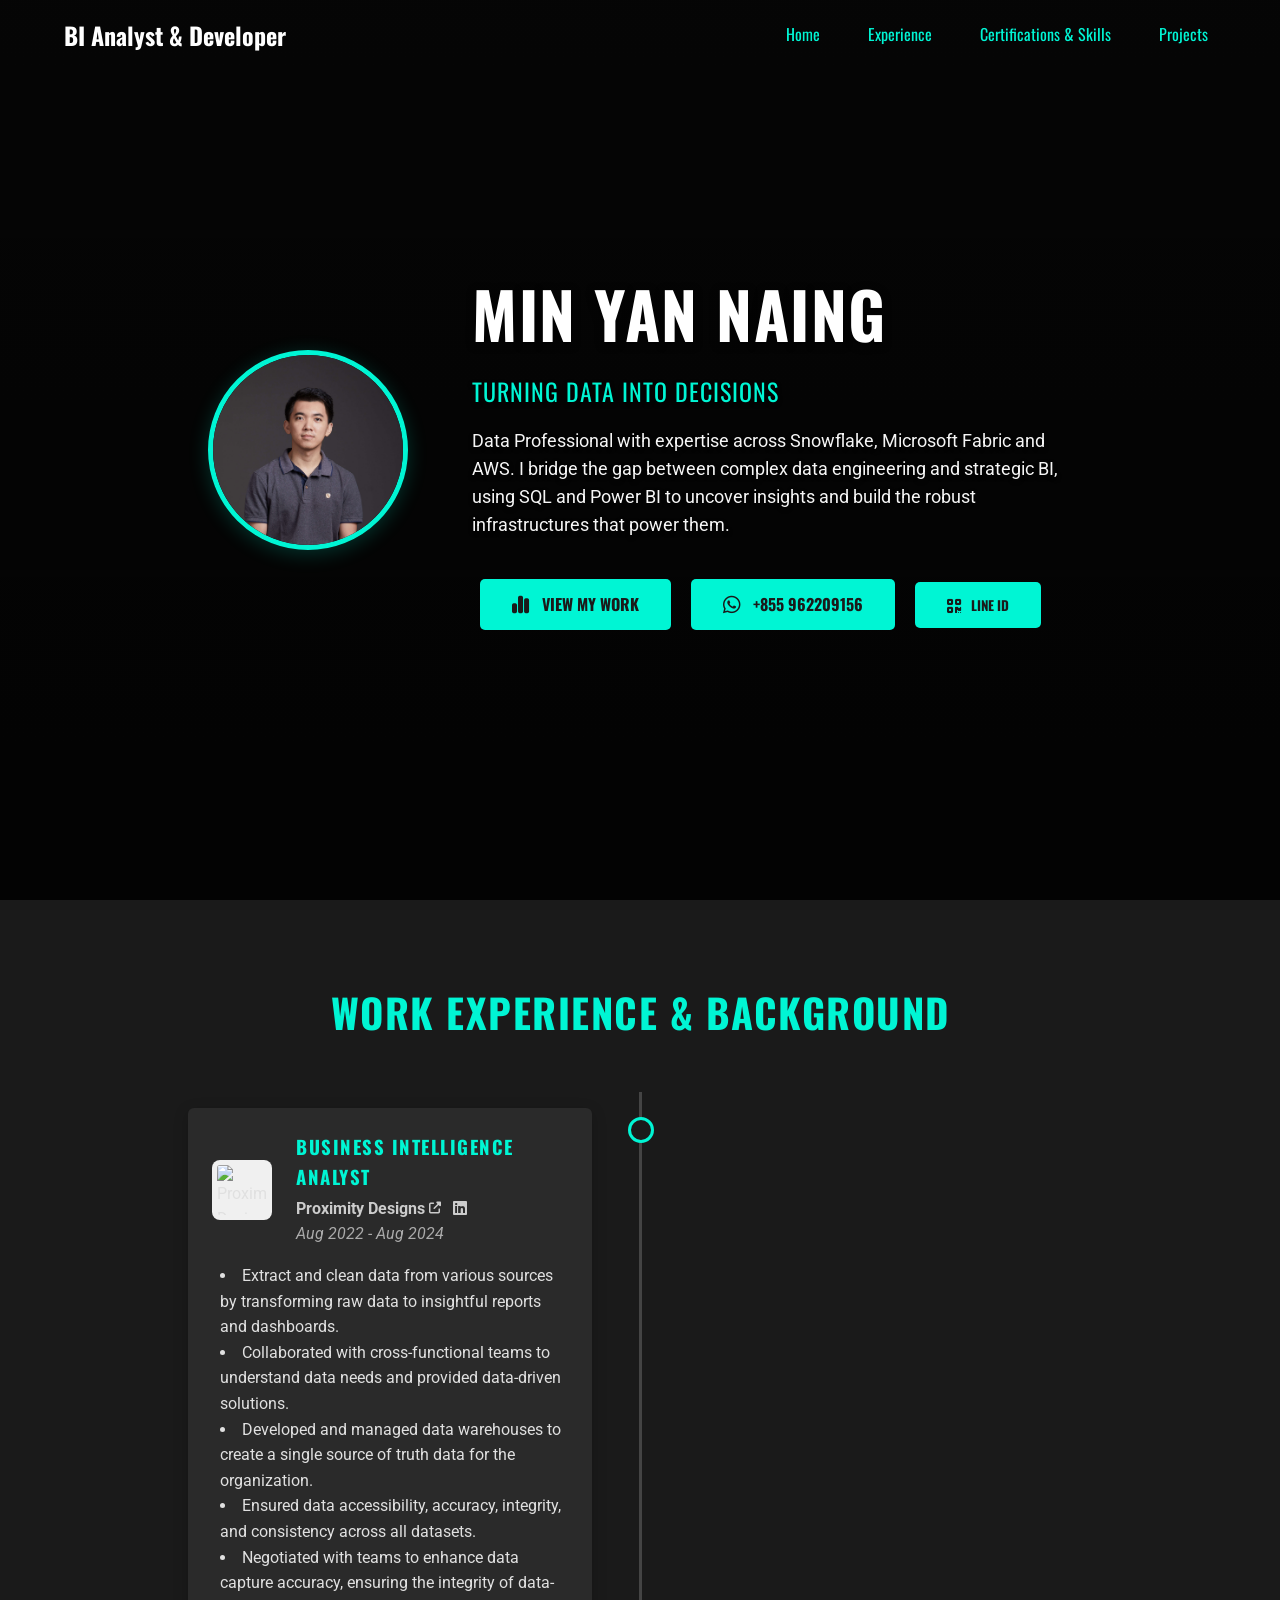
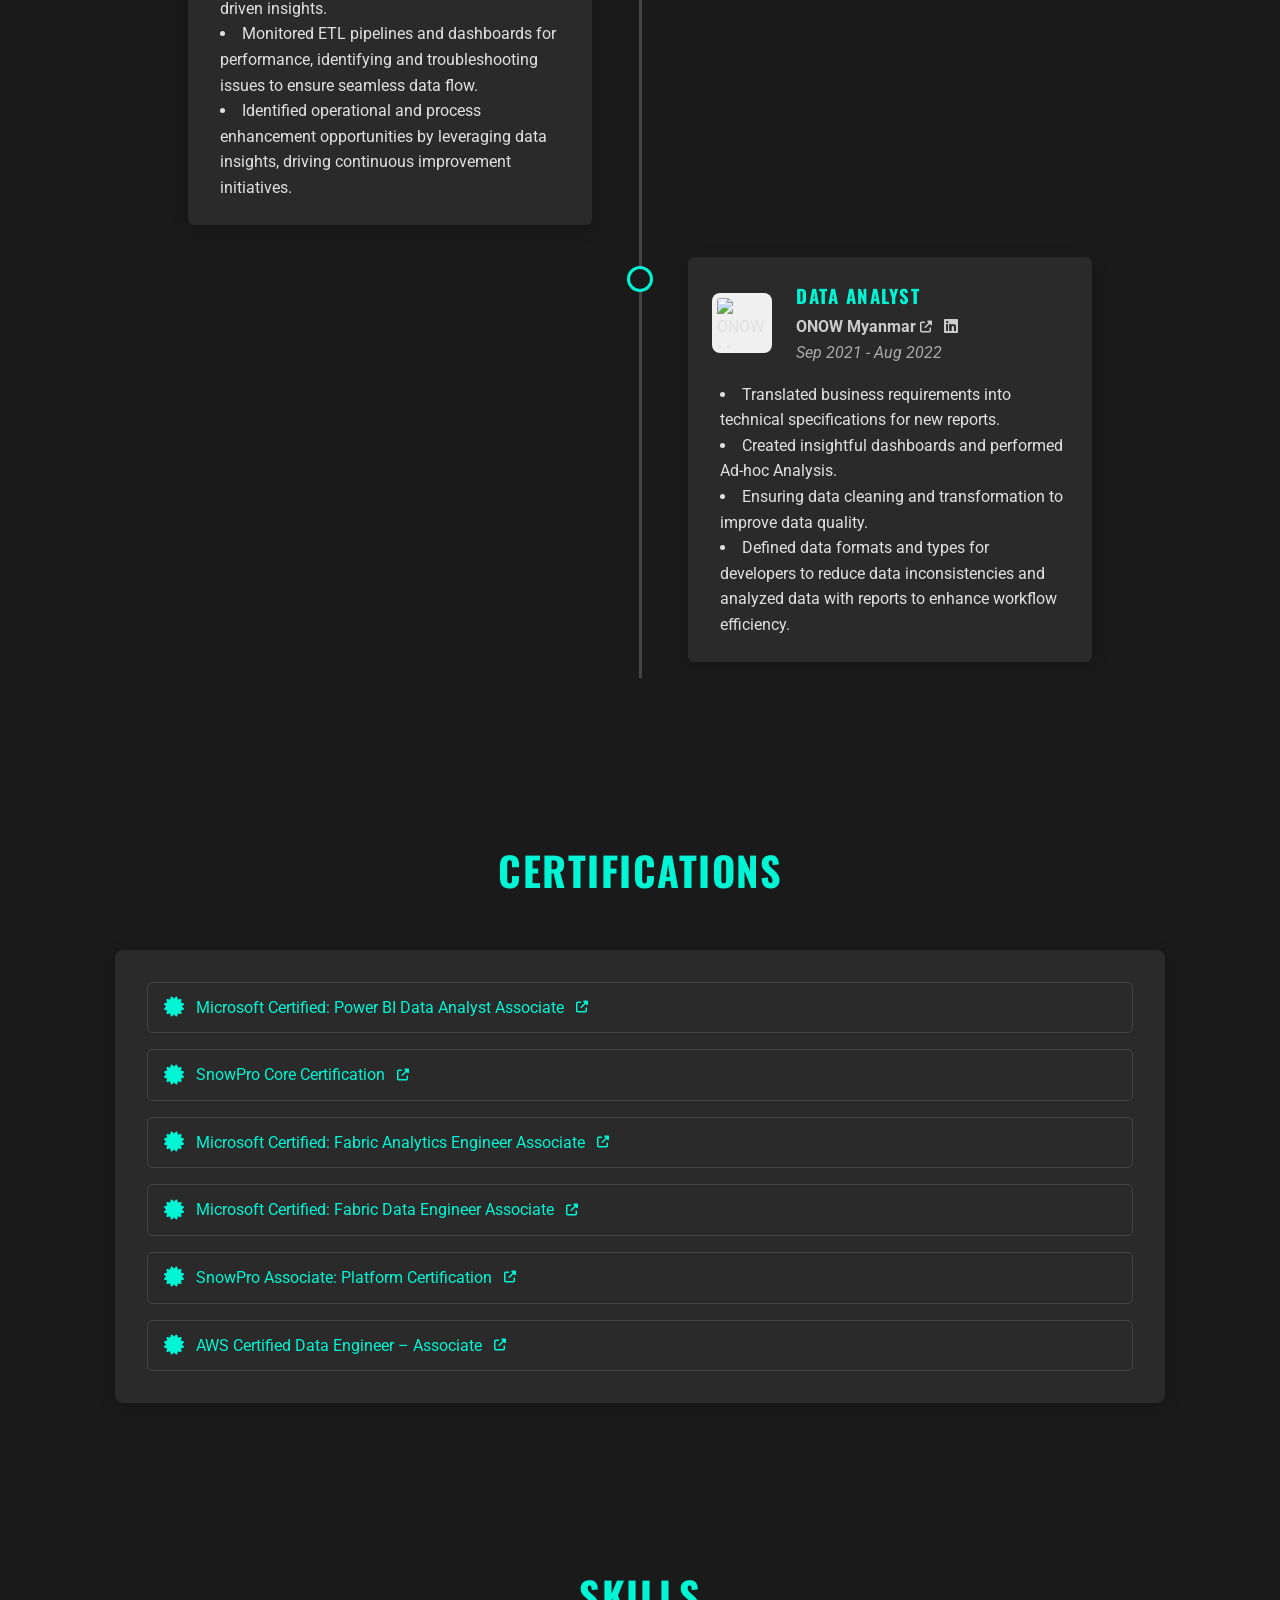
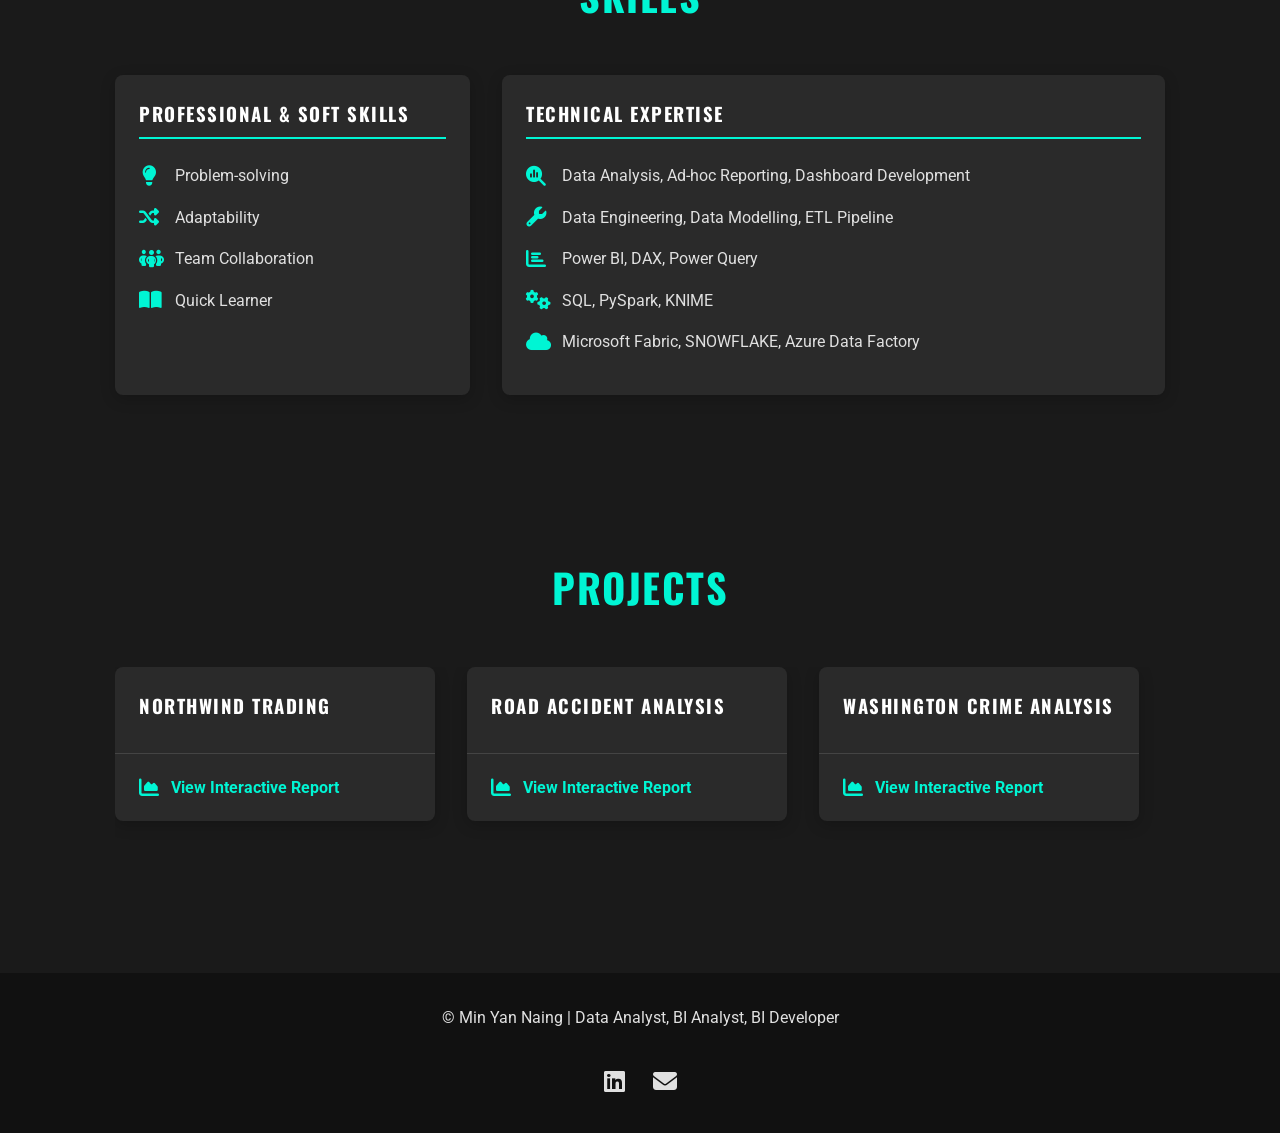
==== index.html @ 21623841 "Update Contact" ====
<!DOCTYPE html>
<html lang="en">
<head>
    <meta charset="UTF-8">
    <meta name="viewport" content="width=device-width, initial-scale=1.0">
    <title>Portfolio</title>
    <link rel="icon" type="image/x-icon" href="./assets/images/pie-chart.png">
    <link rel="stylesheet" href="./index.css?v=1.0">
    <link rel="preconnect" href="https://fonts.googleapis.com">
    <link rel="preconnect" href="https://fonts.gstatic.com" crossorigin>
    <link href="https://fonts.googleapis.com/css2?family=Oswald:wght@400;700&family=Roboto:wght@400;700&display=swap" rel="stylesheet">
    <link rel="stylesheet" href="https://cdnjs.cloudflare.com/ajax/libs/font-awesome/6.5.1/css/all.min.css">
<script type="importmap">
{
  "imports": {
    "@google/genai": "https://esm.sh/@google/genai@^1.7.0"
  }
}
</script>
</head>
<body>

    <header class="main-header">
        <nav class="main-nav">
            <a href="#home" class="nav-logo">BI Analyst & Developer</a>
            <ul class="nav-links">
                <li><a href="#home">Home</a></li>
                <li><a href="#experience">Experience</a></li>
                <li><a href="#certification">Certifications & Skills</a></li>
                <li><a href="#projects">Projects</a></li>
                <!-- <li><a href="#skills">Skills</a></li> -->
            </ul>
            <button class="hamburger" id="hamburger-button" aria-label="Toggle navigation menu">
                <i class="fas fa-bars"></i>
            </button>
        </nav>
    </header>

    <main>
        <section id="home" class="hero-section">
            <div class="hero-content">
                <img src="./assets/images/Profile YN 3.jpg" 
                  alt="Profile Picture" class="profile-picture">
                <div class="hero-text">
                    <h1>Min Yan Naing</h1>
                    <p class="subtitle">Turning Data into Decisions</p>
                    <p class="summary">
                        Data Professional with expertise across Snowflake, Microsoft Fabric and AWS. I bridge the gap between complex data engineering and strategic BI, using SQL and Power BI to uncover insights and build the robust infrastructures that power them.
                    </p>
                    <a href="#projects" class="cta-button"> <i class="fa-solid fa-chart-simple fa-bounce fa-lg"></i> &nbsp; View My Work </a>
                    <a href="tel:+855962209156" class="cta-button"> <i class="fa-brands fa-whatsapp fa-bounce fa-lg"></i> &nbsp; +855 962209156 </a>
                    <button id="qr-code-btn" class="cta-button"> <i class="fa-solid fa-qrcode fa-bounce fa-lg"></i> &nbsp; Line ID </button>
                </div>
            </div>
        </section>

        <!-- Experiences -->
        <section id="experience" class="content-section">
            <div class="container">
                <h2>Work Experience & Background</h2>
                <div class="timeline">
                    <!--
                    <div class="timeline-item">

                    </div>
                    -->
                    <div class="timeline-item">
                        <div class="timeline-content">
                            <div class="experience-header">
                                <img src="https://miro.medium.com/v2/resize:fit:2400/1*JY2EnJo8HHy8m56de6ViIQ.png" alt="Proximity Designs. Logo" class="company-logo">
                                <div class="experience-title-group">
                                    <h3>Business Intelligence Analyst</h3>
                                    <p class="timeline-meta">
                                        <a href="https://proximitydesigns.org/" target="_blank" rel="noopener noreferrer"> Proximity Designs <i class="fas fa-external-link-alt fa-xs"></i></a> 
                                        &nbsp; <a href="#" aria-label="LinkedIn"><i class="fab fa-linkedin"></i></a>
                                        <br>Aug 2022 - Aug 2024
                                    </p>
                                </div>
                            </div>
                            <ul>
                                <li>Extract and clean data from various sources by transforming raw data to insightful reports and dashboards.</li>
                                <li>Collaborated with cross-functional teams to understand data needs and provided data-driven solutions.</li>
                                <li>Developed and managed data warehouses to create a single source of truth data for the organization.</li>
                                <li>Ensured data accessibility, accuracy, integrity, and consistency across all datasets.</li>
                                <li>Negotiated with teams to enhance data capture accuracy, ensuring the integrity of data-driven insights.</li>
                                <li>Monitored ETL pipelines and dashboards for performance, identifying and troubleshooting issues to ensure seamless data flow.</li>
                                <li>Identified operational and process enhancement opportunities by leveraging data insights, driving continuous improvement initiatives.</li>
                            </ul>
                        </div>
                    </div>
                    <div class="timeline-item">
                        <div class="timeline-content">
                            <div class="experience-header">
                                <img src="https://www.joimyanmar.com/assets/images/employerLogo/621de1a4932751646125476.png" alt="ONOW Myanmar Logo" class="company-logo">
                                <div class="experience-title-group">
                                    <h3>Data Analyst</h3>
                                    <p class="timeline-meta">
                                        <a href="https://www.onow.com/" target="_blank" rel="noopener noreferrer"> ONOW Myanmar <i class="fas fa-external-link-alt fa-xs"></i></a>
                                        &nbsp; <a href="#" aria-label="LinkedIn"><i class="fab fa-linkedin"></i></a>
                                        <br>Sep 2021 - Aug 2022
                                    </p>
                                </div>
                            </div>
                            <ul>
                                <li>Translated business requirements into technical specifications for new reports.</li>
                                <li>Created insightful dashboards and performed Ad-hoc Analysis.</li>
                                <li>Ensuring data cleaning and transformation to improve data quality.</li>
                                <li>Defined data formats and types for developers to reduce data inconsistencies and analyzed data with reports to enhance workflow efficiency.</li>
                            </ul>
                        </div>
                    </div>
                </div>
            </div>
        </section>
        

        <!-- Certificates -->
        <section id="certification" class="content-section">
            <div class="container">
                <h2>Certifications</h2>
                <div class="content-wrapper">
                    <div class="card skill-card">
                        <ul>
                            <li>
                                <a href="https://learn.microsoft.com/en-us/users/yanain9/credentials/a4461dd19d89ad0a" target="_blank"> 
                                    <i class="fa-solid fa-certificate fa-spin fa-lg"></i> &nbsp;
                                    Microsoft Certified: Power BI Data Analyst Associate &nbsp;
                                    <i class="fas fa-external-link-alt fa-xs"></i> 
                                </a>
                            </li>
                            <li>
                                <a href="https://api.accredible.com/v1/frontend/credential_website_embed_image/certificate/172557333" target="_blank"> 
                                    <i class="fa-solid fa-certificate fa-spin fa-lg"></i> &nbsp;
                                    SnowPro Core Certification &nbsp;
                                    <i class="fas fa-external-link-alt fa-xs"></i> 
                                </a>
                            </li>
                            <li>
                                <a href="https://learn.microsoft.com/en-us/users/yanain9/credentials/7c6e855409d40526" target="_blank"> 
                                    <i class="fa-solid fa-certificate fa-spin fa-lg"></i> &nbsp;
                                    Microsoft Certified: Fabric Analytics Engineer Associate &nbsp;
                                    <i class="fas fa-external-link-alt fa-xs"></i> 
                                </a>
                            </li>
                            <li>
                                <a href="https://learn.microsoft.com/en-us/users/yanain9/credentials/D6C3DAE0459B5C6C" target="_blank"> 
                                    <i class="fa-solid fa-certificate fa-spin fa-lg"></i> &nbsp;
                                    Microsoft Certified: Fabric Data Engineer Associate &nbsp;
                                    <i class="fas fa-external-link-alt fa-xs"></i> 
                                </a>
                            </li>
                            <li>
                                <a href="https://api.accredible.com/v1/frontend/credential_website_embed_image/certificate/172034850" target="_blank"> 
                                    <i class="fa-solid fa-certificate fa-spin fa-lg"></i> &nbsp;
                                    SnowPro Associate: Platform Certification &nbsp;
                                    <i class="fas fa-external-link-alt fa-xs"></i> 
                                </a>
                            </li>
                            <li>
                                <a href="https://www.credly.com/badges/2c8d088a-5ca0-41b5-ad7a-14f909d3bb9c/public_url" target="_blank"> 
                                    <i class="fa-solid fa-certificate fa-spin fa-lg"></i> &nbsp;
                                    AWS Certified Data Engineer – Associate &nbsp;
                                    <i class="fas fa-external-link-alt fa-xs"></i> 
                                </a>
                            </li>
                        </ul>
                    </div>
                </div>
            </div>
        </section>

        <!-- Skills -->
        <section id="skills" class="content-section">
            <div class="container">
                <h2>Skills</h2>
                <div class="content-wrapper">
                    <div class="skills-flex-container">
                        <div class="card skill-category skill-soft">
                            <h3> Professional & Soft Skills </h3>
                            <ul>
                                <li> <i class="fa-solid fa-lightbulb fa-lg"></i> Problem-solving </li>
                                <li> <i class="fa-solid fa-shuffle fa-lg"></i> Adaptability </li> 
                                <li> <i class="fa-solid fa-people-group fa-lg"></i> Team Collaboration </li>
                                <li> <i class="fa-solid fa-book-open fa-lg"></i> Quick Learner </li>
                            </ul>
                        </div>
                        <div class="card skill-category skill-tech">
                            <h3> Technical Expertise </h3>
                            <ul>
                                <li> <i class="fa-solid fa-magnifying-glass-chart fa-lg"></i> Data Analysis, Ad-hoc Reporting, Dashboard Development </li>
                                <li> <i class="fa-solid fa-wrench fa-lg"></i> Data Engineering, Data Modelling, ETL Pipeline </li>
                                <li> <i class="fas fa-chart-bar fa-lg"></i> Power BI, DAX, Power Query </li>
                                <li> <i class="fas fa-cogs fa-lg"></i> SQL, PySpark, KNIME </li> 
                                <li> <i class="fas fa-cloud fa-lg"></i> Microsoft Fabric, SNOWFLAKE, Azure Data Factory </li>
                            </ul>
                        </div>
                    </div>
                </div>
            </div>
        </section>

        <!-- Projects -->
        <section id="projects" class="content-section">
            <div class="container">
                <h2>Projects</h2>
                <div class="projects-scroll-container">
                    <div class="card project-card">
                        <div class="card-content">
                            <h3>Northwind Trading</h3>
                            <!-- <p>A deep-dive analysis to identify key factors contributing to employee turnover, presented in a Power BI storyboard.</p> -->
                        </div>
                        <div class="card-footer">
                            <button class="card-link view-report-btn" data-embed-url="https://app.powerbi.com/view?r=eyJrIjoiNTJhYjA5YTgtY2I3YS00YTA3LTg1MzQtMGQxMWI1N2E0OWEwIiwidCI6ImQ4NjdiODhlLTcwYWEtNDNmYy04N2ZhLWJkZGEwZDRhYjAxNyIsImMiOjEwfQ%3D%3D">
                                <i class="fa-solid fa-chart-area fa-lg"></i> View Interactive Report
                            </button>
                        </div>
                    </div>
                    <div class="card project-card">
                        <div class="card-content">
                            <h3>Road Accident Analysis</h3>
                            <!-- <p>An interactive Power BI report providing a real-time overview of sales performance, regional breakdowns, and profitability.</p> -->
                        </div>
                        <div class="card-footer">
                             <button class="card-link view-report-btn" data-embed-url="https://app.powerbi.com/view?r=eyJrIjoiMDk3NWVjYTYtY2E0Ny00YzE2LTkwMjEtM2MxNjg0ZTNiN2RiIiwidCI6ImQ4NjdiODhlLTcwYWEtNDNmYy04N2ZhLWJkZGEwZDRhYjAxNyIsImMiOjEwfQ%3D%3D">
                                <i class="fa-solid fa-chart-area fa-lg"></i> View Interactive Report
                            </button>
                        </div>
                    </div>
                    <div class="card project-card">
                        <div class="card-content">
                            <h3>Washington Crime Analysis</h3>
                            <!-- <p>A comprehensive dashboard for tracking key retail metrics like sales, inventory turnover, and customer footfall across multiple stores.</p> -->
                        </div>
                        <div class="card-footer">
                             <button class="card-link view-report-btn" data-embed-url="https://app.powerbi.com/view?r=eyJrIjoiYTZkZmE5ZDQtNGViNS00ZGYwLTk5OWYtMGJlOGZiY2NiODhhIiwidCI6ImQ4NjdiODhlLTcwYWEtNDNmYy04N2ZhLWJkZGEwZDRhYjAxNyIsImMiOjEwfQ%3D%3D">
                                <i class="fa-solid fa-chart-area fa-lg"></i> View Interactive Report
                            </button>
                        </div>
                    </div>
                    <!--
                    <div class="card project-card">
                        <div class="card-content">
                            <h3>Supply Chain Optimization</h3>
                            <p>Analysis of logistics data to identify bottlenecks, optimize routes, and reduce transportation costs, visualized for strategic planning.</p>
                        </div>
                        <div class="card-footer">
                             <button class="card-link view-report-btn" data-embed-url="https://app.powerbi.com/view?r=eyJrIjoiMWE5NjM5MDgtNmU5ZC00OTg1LWI4YjctYjFlYjE5ZThjYzVjIiwidCI6ImQ4NjdiODhlLTcwYWEtNDNmYy04N2ZhLWJkZGEwZDRhYjAxNyIsImMiOjEwfQ%3D%3D">
                                <i class="fa-solid fa-chart-area fa-lg"></i> View Interactive Report
                            </button>
                        </div>
                    </div>
                    <div class="card project-card">
                        <div class="card-content">
                            <h3>Customer Sentiment Analysis</h3>
                            <p>Dashboard aggregating customer feedback from various channels to provide insights into brand perception and product satisfaction.</p>
                        </div>
                        <div class="card-footer">
                             <button class="card-link view-report-btn" data-embed-url="https://app.powerbi.com/view?r=eyJrIjoiYjI3YjM5ODUtN2MwMi00ZTIyLWEyY2YtYWFlZjU4ZDE5M2I1IiwidCI6ImQ4NjdiODhlLTcwYWEtNDNmYy04N2ZhLWJkZGEwZDRhYjAxNyIsImMiOjEwfQ%3D%3D">
                                <i class="fa-solid fa-chart-area fa-lg"></i> View Interactive Report
                            </button>
                        </div>
                    </div> -->
                </div>
            </div>
        </section>
    </main>

    <footer class="main-footer">
        <div class="container">
            <p>&copy; Min Yan Naing | Data Analyst, BI Analyst, BI Developer </p>
            <div class="social-links">
                <a href="#" aria-label="LinkedIn"><i class="fab fa-linkedin"></i></a>
                <!-- <a href="#" aria-label="GitHub"><i class="fab fa-github"></i></a> -->
                <a href="mailto:yanaing.ec.1997@gmail.com" aria-label="Email"><i class="fas fa-envelope"></i></a>
            </div>
        </div>
    </footer>

    <!-- Power BI Modal -->
    <div id="pbi-modal" class="modal-overlay">
        <div class="modal-content">
            <button id="modal-close-btn" class="modal-close-btn" aria-label="Close report view">&times;</button>
            <iframe id="pbi-iframe" title="Power BI Report" frameborder="0" allowFullScreen="true"></iframe>
        </div>
    </div>

    <!-- QR Code Modal -->
    <div id="qr-modal" class="modal-overlay">
        <div class="modal-content qr-modal-content">
            <button id="qr-modal-close-btn" class="modal-close-btn" aria-label="Close QR code view">&times;</button>
            <img src="./assets/images/line_id.png" alt="Line ID QR Code" id="qr-image">
        </div>
    </div>


<script>
    document.addEventListener('DOMContentLoaded', () => {
        const hamburgerButton = document.getElementById('hamburger-button');
        const navLinks = document.querySelector('.nav-links');
        const header = document.querySelector('.main-header');

        // Toggle mobile navigation
        hamburgerButton.addEventListener('click', () => {
            navLinks.classList.toggle('active');
            hamburgerButton.querySelector('i').classList.toggle('fa-bars');
            hamburgerButton.querySelector('i').classList.toggle('fa-times');
        });

        // Smooth scrolling for navigation links
        document.querySelectorAll('a[href^="#"]').forEach(anchor => {
            anchor.addEventListener('click', function (e) {
                e.preventDefault();
                const targetId = this.getAttribute('href');
                const targetElement = document.querySelector(targetId);
                if (targetElement) {
                    targetElement.scrollIntoView({
                        behavior: 'smooth'
                    });
                }
                // Close mobile menu on link click
                if (navLinks.classList.contains('active')) {
                    navLinks.classList.remove('active');
                    hamburgerButton.querySelector('i').classList.add('fa-bars');
                    hamburgerButton.querySelector('i').classList.remove('fa-times');
                }
            });
        });

        // Add background to header on scroll
        window.addEventListener('scroll', () => {
            if (window.scrollY > 50) {
                header.classList.add('scrolled');
            } else {
                header.classList.remove('scrolled');
            }
        });

        // Power BI Modal Logic
        const pbiModal = document.getElementById('pbi-modal');
        const pbiIframe = document.getElementById('pbi-iframe');
        const pbiCloseBtn = document.getElementById('modal-close-btn');
        const pbiViewReportBtns = document.querySelectorAll('.view-report-btn');

        const openPbiModal = (url) => {
            pbiIframe.src = url;
            pbiModal.classList.add('active');
        };

        const closePbiModal = () => {
            pbiModal.classList.remove('active');
            pbiIframe.src = ''; // Stop the report from running in the background
        };

        pbiViewReportBtns.forEach(btn => {
            btn.addEventListener('click', () => {
                const embedUrl = btn.dataset.embedUrl;
                if (embedUrl) {
                    openPbiModal(embedUrl);
                }
            });
        });

        pbiCloseBtn.addEventListener('click', closePbiModal);
        
        pbiModal.addEventListener('click', (e) => {
            if (e.target === pbiModal) {
                closePbiModal();
            }
        });

        // QR Code Modal Logic
        const qrModal = document.getElementById('qr-modal');
        const qrBtn = document.getElementById('qr-code-btn');
        const qrCloseBtn = document.getElementById('qr-modal-close-btn');

        const openQrModal = () => {
            qrModal.classList.add('active');
        };

        const closeQrModal = () => {
            qrModal.classList.remove('active');
        };

        qrBtn.addEventListener('click', openQrModal);
        qrCloseBtn.addEventListener('click', closeQrModal);
        
        qrModal.addEventListener('click', (e) => {
            if (e.target === qrModal) {
                closeQrModal();
            }
        });

        // General Modal Logic (Escape key)
        document.addEventListener('keydown', (e) => {
            if (e.key === 'Escape') {
                if (pbiModal.classList.contains('active')) {
                    closePbiModal();
                }
                if (qrModal.classList.contains('active')) {
                    closeQrModal();
                }
            }
        });
    });
</script>
</body>
</html>
---- index.css ----
/* --- GLOBAL STYLES & VARIABLES --- */
:root {
    --bg-color: #1a1a1a;
    --surface-color: #2a2a2a;
    --primary-accent: #00f5d4;
    --secondary-accent: #f72585;
    --tertiary-accent: #7209b7;
    --text-color: #e0e0e0;
    --heading-color: #ffffff;
    --border-color: #444;
    --font-heading: 'Oswald', sans-serif;
    --font-body: 'Roboto', sans-serif;
    --shadow: 0 4px 15px rgba(0, 0, 0, 0.2);
}

* {
    box-sizing: border-box;
    margin: 0;
    padding: 0;
}

html {
    scroll-behavior: smooth;
}

body {
    font-family: var(--font-body);
    background-color: var(--bg-color);
    color: var(--text-color);
    line-height: 1.6;
}

h1, h2, h3 {
    font-family: var(--font-heading);
    color: var(--heading-color);
    margin-bottom: 1rem;
    text-transform: uppercase;
    letter-spacing: 1.5px;
}

h2 {
    font-size: 2.5rem;
    text-align: center;
    margin-bottom: 3rem;
    color: var(--primary-accent);
}

p {
    margin-bottom: 1rem;
}

a {
    color: var(--primary-accent);
    text-decoration: none;
    transition: color 0.3s ease;
}

a:hover {
    color: var(--heading-color);
}

.container {
    max-width: 1500px;
    margin: 0 auto;
    padding: 0 2rem;
}

.content-section {
    padding: 5rem 0;
}

/* --- HEADER & NAVIGATION --- */
.main-header {
    position: fixed;
    top: 0;
    left: 0;
    width: 100%;
    z-index: 1000;
    padding: 1rem 0;
    transition: background-color 0.3s ease, padding 0.3s ease;
}

.main-header.scrolled {
    background-color: rgba(26, 26, 26, 0.9);
    backdrop-filter: blur(5px);
    box-shadow: var(--shadow);
}

.main-nav {
    display: flex;
    justify-content: space-between;
    align-items: center;
    width: 90%;
    max-width: 1200px;
    margin: 0 auto;
}

.nav-logo {
    font-family: var(--font-heading);
    font-size: 1.5rem;
    font-weight: 700;
    color: var(--heading-color);
}

.nav-links {
    display: flex;
    list-style: none;
}

.nav-links li {
    margin-left: 2rem;
}

.nav-links a {
    font-family: var(--font-heading);
    font-size: 1rem;
    padding: 0.5rem;
    position: relative;
}

.nav-links a::after {
    content: '';
    position: absolute;
    width: 100%;
    transform: scaleX(0);
    height: 2px;
    bottom: 0;
    left: 0;
    background-color: var(--primary-accent);
    transform-origin: bottom right;
    transition: transform 0.25s ease-out;
}

.nav-links a:hover::after {
    transform: scaleX(1);
    transform-origin: bottom left;
}

.hamburger {
    display: none;
    background: none;
    border: none;
    color: var(--heading-color);
    font-size: 1.5rem;
    cursor: pointer;
}

/* --- HERO SECTION --- */
.hero-section {
    min-height: 100vh;
    display: flex;
    align-items: center;
    justify-content: center;
    background: linear-gradient(rgba(0,0,0,0.8), rgba(0,0,0,0.9)), url(https://images.unsplash.com/photo-1551288049-bebda4e38f71?q=80&w=2070&auto=format&fit=crop) no-repeat center center/cover;
    padding: 5rem 0;
}

.hero-content {
    display: flex;
    align-items: center;
    justify-content: center;
    gap: 4rem;
    max-width: 1100px;
    margin: 0 auto;
    padding: 0 2rem;
}

.profile-picture {
    width: 200px;
    height: 200px;
    border-radius: 50%;
    border: 5px solid var(--primary-accent);
    object-fit: cover;
    box-shadow: 0 4px 20px rgba(0, 245, 212, 0.2);
    flex-shrink: 0;
}

.hero-text {
    text-align: left;
    max-width: 600px;
}

.hero-text h1 {
    font-size: 4rem;
    margin-bottom: 0.5rem;
    text-shadow: 0 2px 8px rgba(0, 0, 0, 0.7);
}

.hero-text .subtitle {
    font-size: 1.5rem;
    color: var(--primary-accent);
    font-family: var(--font-heading);
    margin-bottom: 1rem;
    letter-spacing: 1px;
    text-transform: uppercase;
    text-shadow: 0 2px 4px rgba(0, 0, 0, 0.5);
}

.hero-text .summary {
    font-size: 1.1rem;
    margin-bottom: 2rem;
    color: #f5f5f5;
    text-shadow: 0 2px 4px rgba(0, 0, 0, 0.5);
}

.cta-button {
    display: inline-block;
    background: var(--primary-accent);
    color: var(--bg-color);
    padding: 0.8rem 2rem;
    font-family: var(--font-heading);
    font-weight: 700;
    border-radius: 5px;
    text-transform: uppercase;
    transition: transform 0.3s ease, background-color 0.3s ease;
    margin: 0.5rem;
    border: none;
    cursor: pointer;
}

.cta-button:hover {
    transform: translateY(-3px);
    background: var(--heading-color);
    color: var(--bg-color);
}


/* --- TIMELINE --- */
.timeline {
    position: relative;
    max-width: 1000px;
    margin: 0 auto;
}

.timeline::after {
    content: '';
    position: absolute;
    width: 3px;
    background-color: var(--border-color);
    top: 0;
    bottom: 0;
    left: 50%;
    margin-left: -1.5px;
}

.timeline-item {
    padding: 1rem 3rem;
    position: relative;
    width: 50%;
}

.timeline-item:nth-child(odd) {
    left: 0;
}

.timeline-item:nth-child(even) {
    left: 50%;
}

.timeline-item::after {
    content: '';
    position: absolute;
    width: 20px;
    height: 20px;
    background-color: var(--bg-color);
    border: 3px solid var(--primary-accent);
    border-radius: 50%;
    top: 25px;
    z-index: 1;
}
.timeline-item:nth-child(odd)::after {
    right: -13.5px;
}

.timeline-item:nth-child(even)::after {
    left: -13.5px;
}

.timeline-content {
    padding: 1.5rem;
    background-color: var(--surface-color);
    border-radius: 6px;
    box-shadow: var(--shadow);
    transition: transform 0.3s ease, box-shadow 0.3s ease;
}

.timeline-content:hover {
    transform: translateY(-5px);
    box-shadow: 0 8px 25px rgba(0, 245, 212, 0.2);
}

.experience-header {
    display: flex;
    align-items: center;
    gap: 1.5rem;
    margin-bottom: 1rem;
}

.company-logo {
    width: 60px;
    height: 60px;
    border-radius: 8px;
    object-fit: contain;
    background: #f0f0f0;
    padding: 5px;
    flex-shrink: 0;
}

.company-logo2 {
    width: 60px;
    height: 60px;
    border-radius: 8px;
    object-fit: contain;
    background: #262626;
    padding: 5px;
    flex-shrink: 0;
}

.experience-title-group h3 {
    margin-bottom: 0.25rem;
}

.timeline-content h3 { color: var(--primary-accent); }
.timeline-content .timeline-meta { font-style: italic; margin-bottom: 0; color: #aaa; }
.timeline-content .timeline-meta a {
    color: #ccc;
    font-weight: bold;
    font-style: normal;
}
.timeline-content .timeline-meta a:hover {
    color: var(--primary-accent);
}
.timeline-content ul { list-style-position: inside; padding-left: 0.5rem; }


/* --- GENERIC WRAPPER & CARD GRID --- */
.content-wrapper {
    max-width: 1050px;
    margin: 0 auto;
}

.card-grid {
    display: grid;
    grid-template-columns: repeat(auto-fit, minmax(300px, 1fr));
    gap: 2rem;
}

.card {
    background: var(--surface-color);
    border-radius: 8px;
    overflow: hidden;
    box-shadow: var(--shadow);
    display: flex;
    flex-direction: column;
    transition: transform 0.3s ease, box-shadow 0.3s ease;
}

.card:hover {
    transform: translateY(-5px);
    box-shadow: 0 8px 25px rgba(0, 245, 212, 0.2);
}

.card img {
    width: 100%;
    height: auto;
    display: block;
}

.card-content {
    padding: 1.5rem;
    flex-grow: 1;
    display: flex;
    flex-direction: column;
}

.card-content h3 {
    margin-bottom: 0.5rem;
    color: var(--heading-color);
}

.card-footer {
    margin-top: auto;
    padding-top: 1rem;
    border-top: 1px solid var(--border-color);
    display: flex;
    gap: 1rem;
    align-items: center;
    padding: 1.5rem;
}

.card-link {
    font-weight: bold;
}
.card-link.disabled {
    color: #888;
    pointer-events: none;
    font-style: italic;
}
.card-link i {
    margin-right: 0.5rem;
}

/* --- Projects Section --- */
.projects-scroll-container {
    display: flex;
    overflow-x: auto;
    padding-bottom: 1.5rem; /* Space for scrollbar */
    gap: 2rem;
    max-width: 1050px; /* Approx width for 3 cards + gaps */
    margin: 0 auto; /* Center the scroll container */
}

/* Custom scrollbar for webkit browsers */
.projects-scroll-container::-webkit-scrollbar {
    height: 8px;
}
.projects-scroll-container::-webkit-scrollbar-track {
    background: var(--bg-color);
    border-radius: 4px;
}
.projects-scroll-container::-webkit-scrollbar-thumb {
    background-color: var(--primary-accent);
    border-radius: 4px;
}
.projects-scroll-container::-webkit-scrollbar-thumb:hover {
    background-color: var(--heading-color);
}

.project-card {
    flex: 0 0 320px; /* Flex-basis of 320px, doesn't grow or shrink */
}

.view-report-btn {
    background: none;
    border: none;
    color: var(--primary-accent);
    font-family: var(--font-body);
    font-size: 1rem;
    cursor: pointer;
    transition: color 0.3s ease;
    padding: 0;
}
.view-report-btn:hover {
    color: var(--heading-color);
}


/* --- MODALS --- */
.modal-overlay {
    position: fixed;
    top: 0;
    left: 0;
    width: 100%;
    height: 100%;
    background-color: rgba(0, 0, 0, 0.85);
    display: flex;
    align-items: center;
    justify-content: center;
    z-index: 2000;
    opacity: 0;
    visibility: hidden;
    transition: opacity 0.3s ease, visibility 0.3s ease;
}

.modal-overlay.active {
    opacity: 1;
    visibility: visible;
}

.modal-content {
    position: relative;
    background-color: var(--surface-color);
    border-radius: 8px;
    box-shadow: 0 10px 30px rgba(0,0,0,0.5);
    transform: scale(0.9);
    transition: transform 0.3s ease;
}

.modal-overlay.active .modal-content {
    transform: scale(1);
}

/* Power BI Modal Specifics */
#pbi-modal .modal-content {
    background-color: #000;
    width: 90%;
    height: 90%;
    max-width: 1400px;
}

#pbi-iframe {
    width: 100%;
    height: 100%;
    border-radius: 8px;
}


/* QR Code Modal Specifics */
.qr-modal-content {
    width: 90%;
    max-width: 300px;
    padding: 1.5rem;
    background-color: #fff; /* White background for QR code visibility */
}

#qr-image {
    display: block;
    width: 100%;
    height: auto;
    border-radius: 4px;
}

.modal-close-btn {
    position: absolute;
    top: -40px;
    right: 0;
    background: none;
    border: none;
    color: #fff;
    font-size: 2.5rem;
    font-weight: bold;
    cursor: pointer;
    transition: color 0.3s ease;
    z-index: 2001;
}

.modal-close-btn:hover {
    color: var(--primary-accent);
}


/* --- Certifications & Skills Section --- */
.skill-card {
    padding: 2rem;
}

.skill-card ul {
    list-style: none;
    padding: 0;
    text-align: left;
}

.skill-card li {
    margin-bottom: 1rem;
}

.skill-card li:last-child {
    margin-bottom: 0;
}

.skill-card li a {
    display: block;
    padding: 0.75rem 1rem;
    border: 1px solid var(--border-color);
    border-radius: 5px;
    transition: background-color 0.3s ease, border-color 0.3s ease;
}

.skill-card li a:hover {
    background-color: var(--bg-color);
    border-color: var(--primary-accent);
}

.skills-flex-container {
    display: flex;
    gap: 2rem;
}

.skill-soft {
    flex: 1;
}

.skill-tech {
    flex: 2;
}

.skill-category {
    padding: 1.5rem;
}

.skill-category h3 {
    border-bottom: 2px solid var(--primary-accent);
    padding-bottom: 0.5rem;
    margin-bottom: 1.5rem;
}

.skill-category ul {
    list-style: none;
    padding: 0;
}

.skill-category ul li {
    margin-bottom: 1rem;
}

.skill-category ul li i {
    margin-right: 0.75rem;
    color: var(--primary-accent);
    width: 20px;
    text-align: center;
}

/* --- FOOTER --- */
.main-footer {
    background-color: #111;
    padding: 2rem 0;
    text-align: center;
    margin-top: 3rem;
}

.main-footer .container {
    display: flex;
    flex-direction: column;
    align-items: center;
    gap: 1rem;
}

.social-links a {
    font-size: 1.5rem;
    margin: 0 0.75rem;
    color: var(--text-color);
}
.social-links a:hover {
    color: var(--primary-accent);
}


/* --- RESPONSIVE DESIGN --- */
@media (max-width: 768px) {
    h1 { font-size: 2.5rem; }
    h2 { font-size: 2rem; }

    .hero-section {
        min-height: auto;
        padding-top: 8rem;
        padding-bottom: 4rem;
    }

    .hero-content {
        flex-direction: column;
        text-align: center;
        gap: 2.5rem;
    }

    .profile-picture {
        width: 200px;
        height: 200px;
    }
    
    .hero-text {
        text-align: center;
    }

    .hero-text h1 {
        font-size: 3rem;
    }
    
    .hero-text .cta-button {
        display: block;
        margin-left: auto;
        margin-right: auto;
        max-width: 300px;
    }

    .nav-links {
        position: fixed;
        top: 0;
        left: -100%;
        width: 100%;
        height: 100vh;
        background-color: var(--surface-color);
        flex-direction: column;
        justify-content: center;
        align-items: center;
        transition: left 0.5s ease-in-out;
    }

    .nav-links.active {
        left: 0;
    }

    .nav-links li {
        margin: 1.5rem 0;
    }

    .nav-links a {
        font-size: 1.5rem;
    }

    .hamburger {
        display: block;
        z-index: 1001; /* Ensure it's above the nav menu */
    }

    .timeline::after { left: 30px; }
    .timeline-item { width: 100%; padding-left: 60px; padding-right: 15px; }
    .timeline-item:nth-child(even) { left: 0; }
    .timeline-item::after { left: 20px; }

    .project-card {
      flex: 0 0 280px; /* Slightly smaller cards on mobile */
    }

    .skills-flex-container {
        flex-direction: column;
    }

    .modal-content {
      width: 95%;
    }
    
    #pbi-modal .modal-content {
      height: 80%;
    }

    .modal-close-btn {
      top: 5px;
      right: 5px;
      font-size: 2rem;
      color: var(--bg-color);
      background-color: rgba(255, 255, 255, 0.7);
      width: 30px;
      height: 30px;
      line-height: 30px;
      text-align: center;
      border-radius: 50%;
    }
}
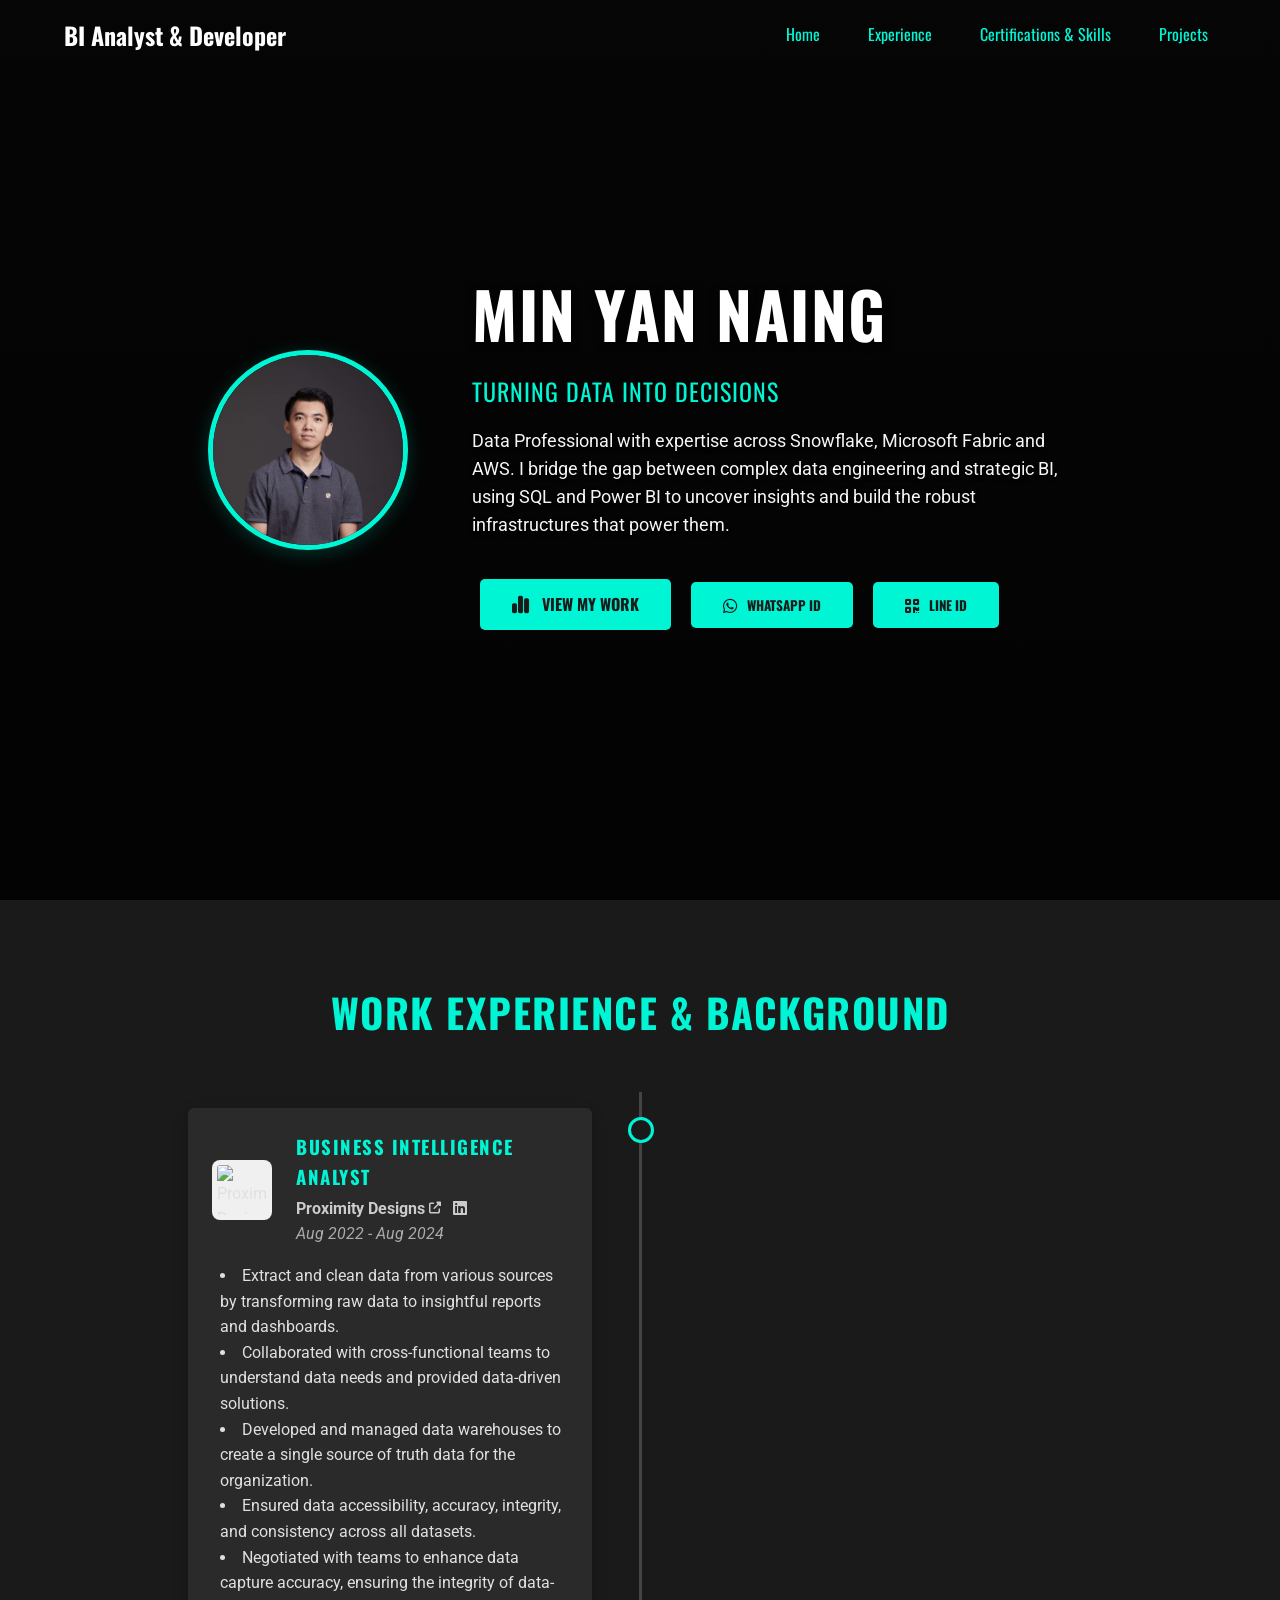
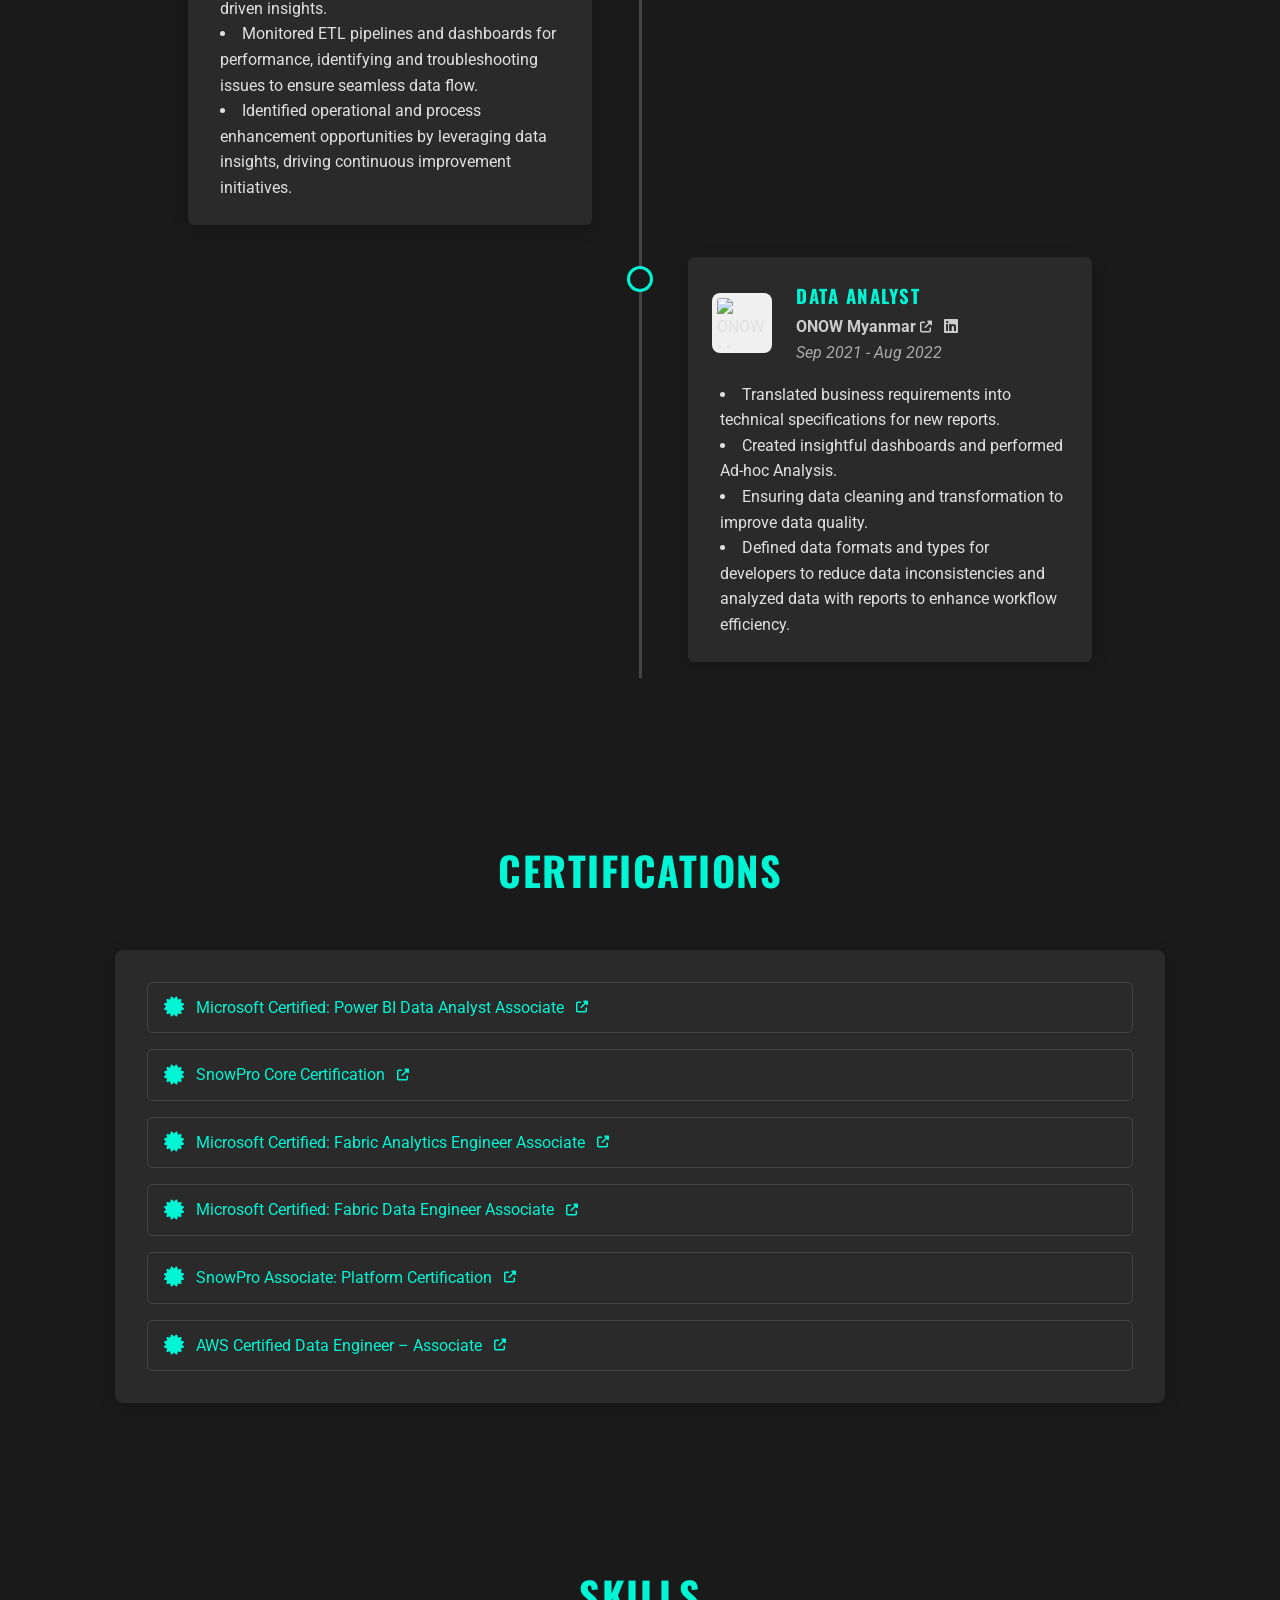
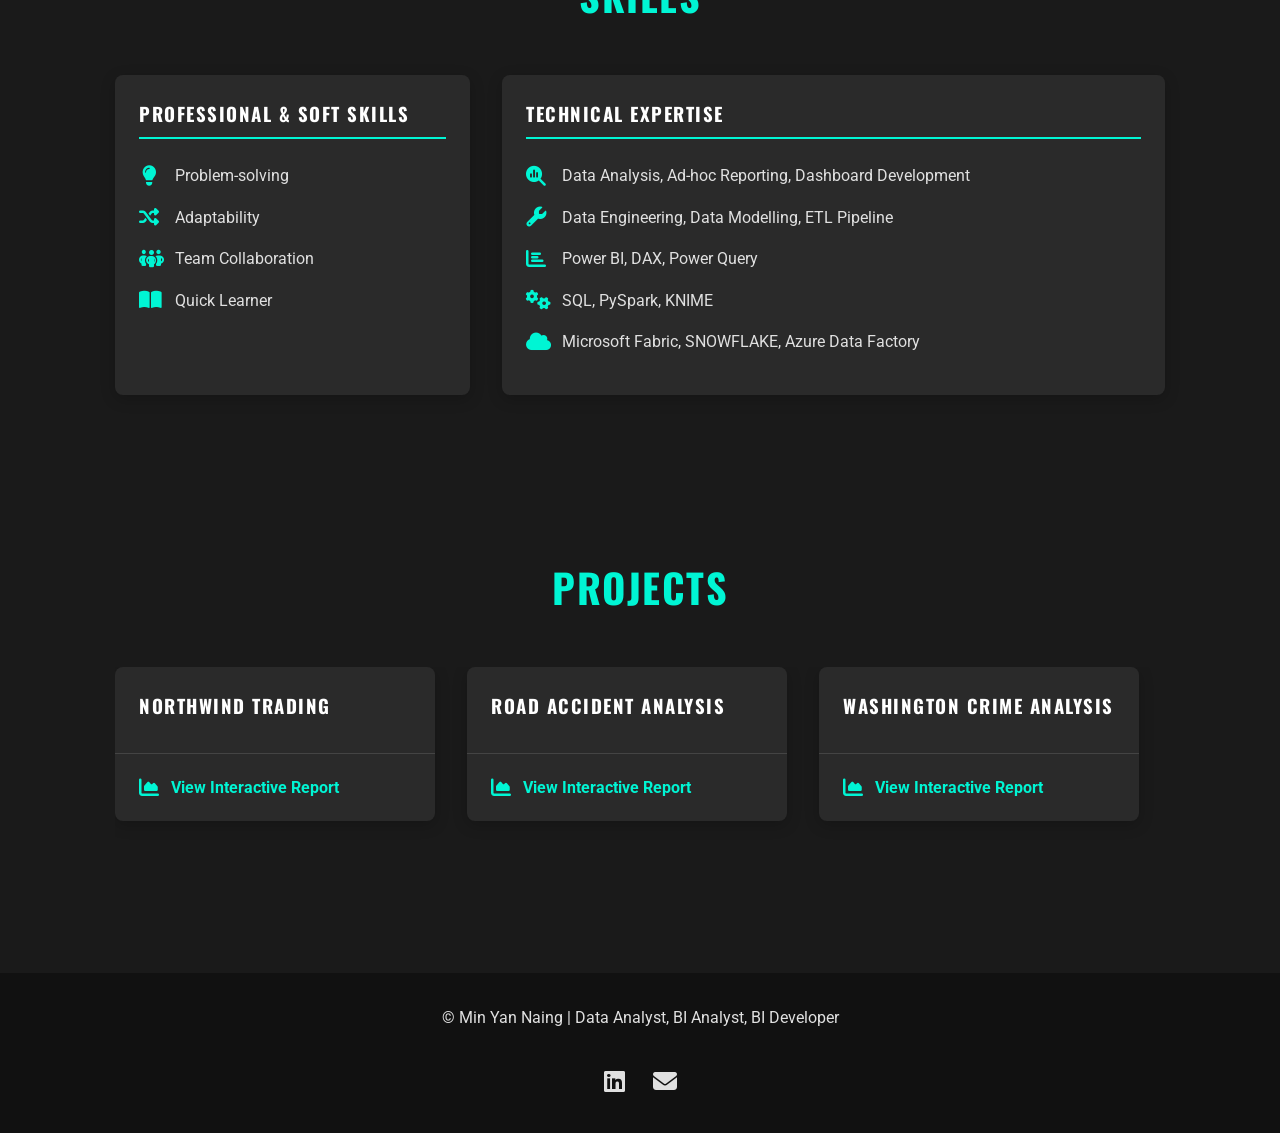
==== commit 7e958be7: "Update Contact" ====
--- a/index.html
+++ b/index.html
@@ -48,7 +48,7 @@
                         Data Professional with expertise across Snowflake, Microsoft Fabric and AWS. I bridge the gap between complex data engineering and strategic BI, using SQL and Power BI to uncover insights and build the robust infrastructures that power them.
                     </p>
                     <a href="#projects" class="cta-button"> <i class="fa-solid fa-chart-simple fa-bounce fa-lg"></i> &nbsp; View My Work </a>
-                    <a href="tel:+855962209156" class="cta-button"> <i class="fa-brands fa-whatsapp fa-bounce fa-lg"></i> &nbsp; +855 962209156 </a>
+                    <button id="whatsapp-btn" class="cta-button"> <i class="fa-brands fa-whatsapp fa-bounce fa-lg"></i> &nbsp; WhatsApp ID </button>
                     <button id="qr-code-btn" class="cta-button"> <i class="fa-solid fa-qrcode fa-bounce fa-lg"></i> &nbsp; Line ID </button>
                 </div>
             </div>
@@ -292,6 +292,14 @@
         </div>
     </div>
 
+    <!-- WhatsApp Modal -->
+    <div id="whatsapp-modal" class="modal-overlay">
+        <div class="modal-content qr-modal-content">
+            <button id="whatsapp-modal-close-btn" class="modal-close-btn" aria-label="Close WhatsApp QR code view">&times;</button>
+            <img src="./assets/images/whatsapp_id.png" alt="WhatsApp ID QR Code" id="whatsapp-qr-image">
+        </div>
+    </div>
+
 
 <script>
     document.addEventListener('DOMContentLoaded', () => {
@@ -390,6 +398,28 @@
             }
         });
 
+        // WhatsApp Modal Logic
+        const whatsappModal = document.getElementById('whatsapp-modal');
+        const whatsappBtn = document.getElementById('whatsapp-btn');
+        const whatsappCloseBtn = document.getElementById('whatsapp-modal-close-btn');
+
+        const openWhatsappModal = () => {
+            whatsappModal.classList.add('active');
+        };
+
+        const closeWhatsappModal = () => {
+            whatsappModal.classList.remove('active');
+        };
+
+        whatsappBtn.addEventListener('click', openWhatsappModal);
+        whatsappCloseBtn.addEventListener('click', closeWhatsappModal);
+
+        whatsappModal.addEventListener('click', (e) => {
+            if (e.target === whatsappModal) {
+                closeWhatsappModal();
+            }
+        });
+
         // General Modal Logic (Escape key)
         document.addEventListener('keydown', (e) => {
             if (e.key === 'Escape') {
@@ -399,6 +429,9 @@
                 if (qrModal.classList.contains('active')) {
                     closeQrModal();
                 }
+                if (whatsappModal.classList.contains('active')) {
+                    closeWhatsappModal();
+                }
             }
         });
     });
--- a/index.css
+++ b/index.css
@@ -503,7 +503,7 @@
     background-color: #fff; /* White background for QR code visibility */
 }
 
-#qr-image {
+#qr-image, #whatsapp-qr-image {
     display: block;
     width: 100%;
     height: auto;
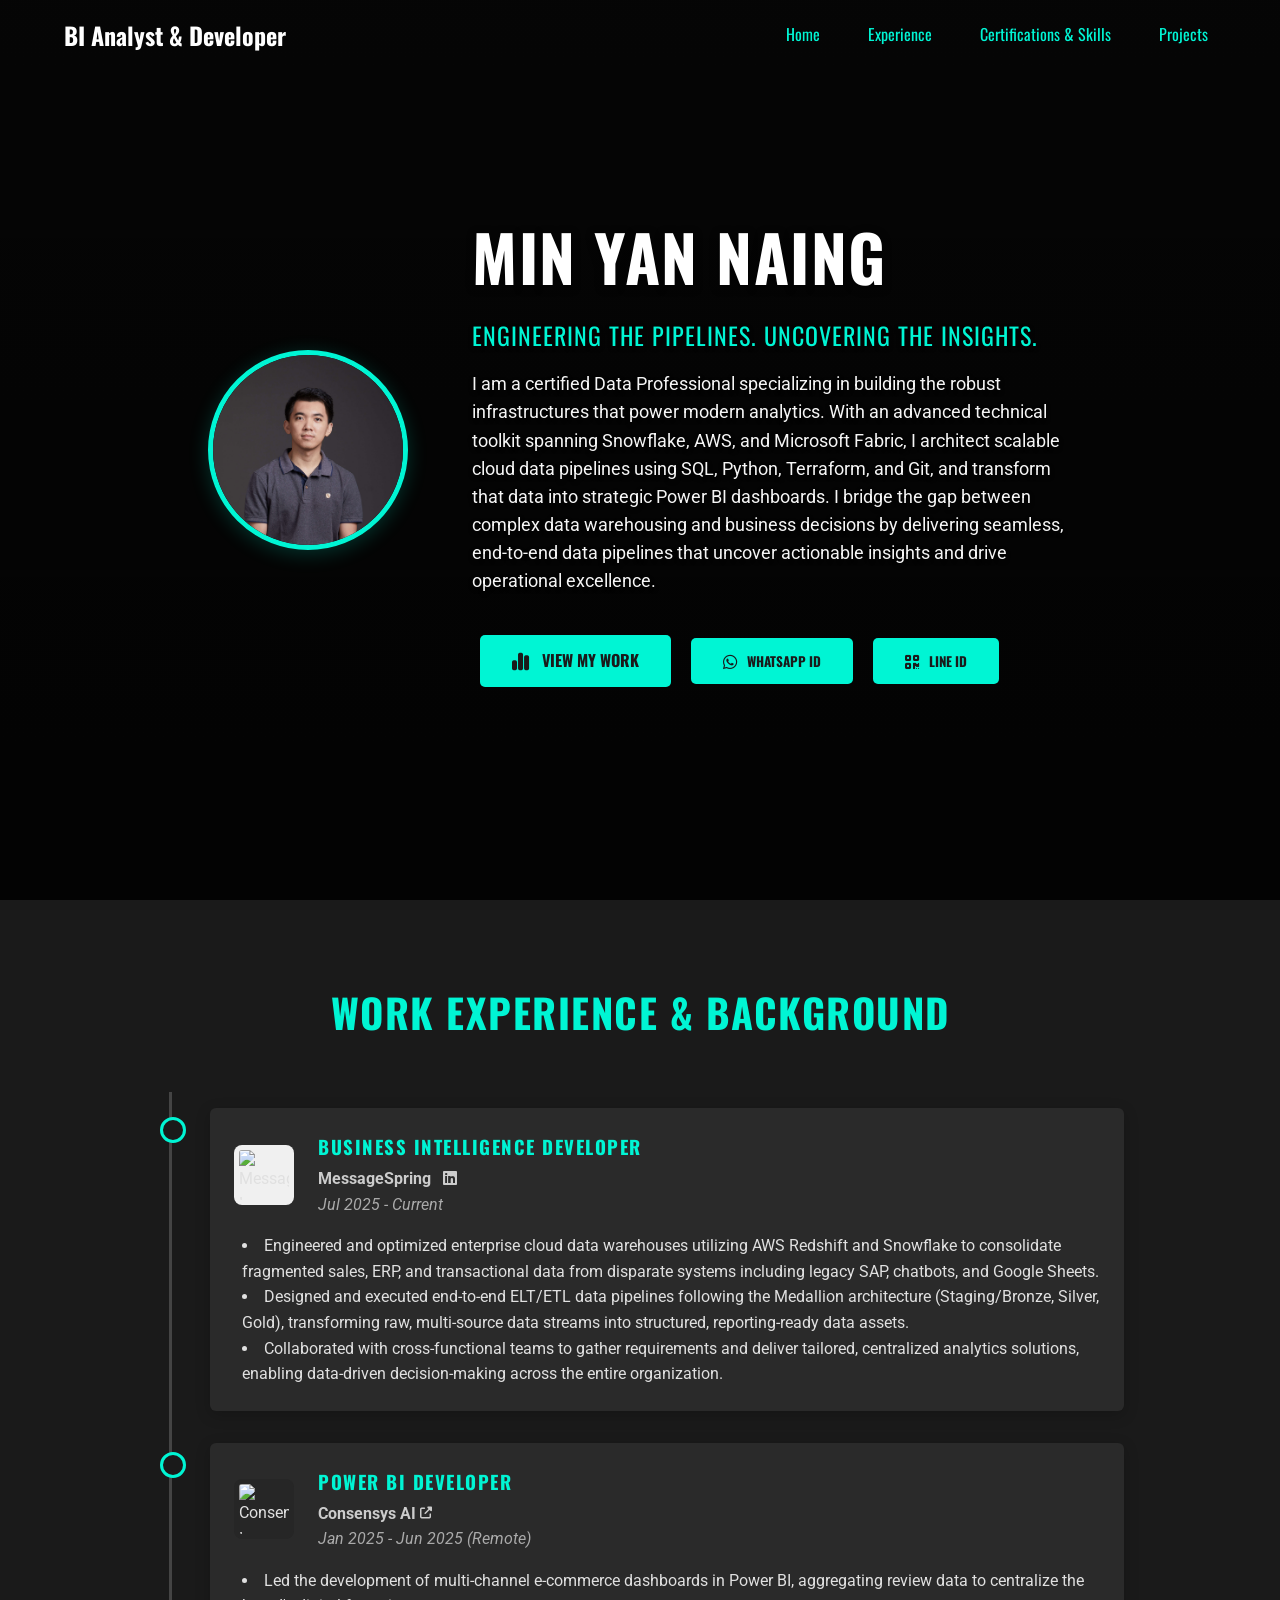
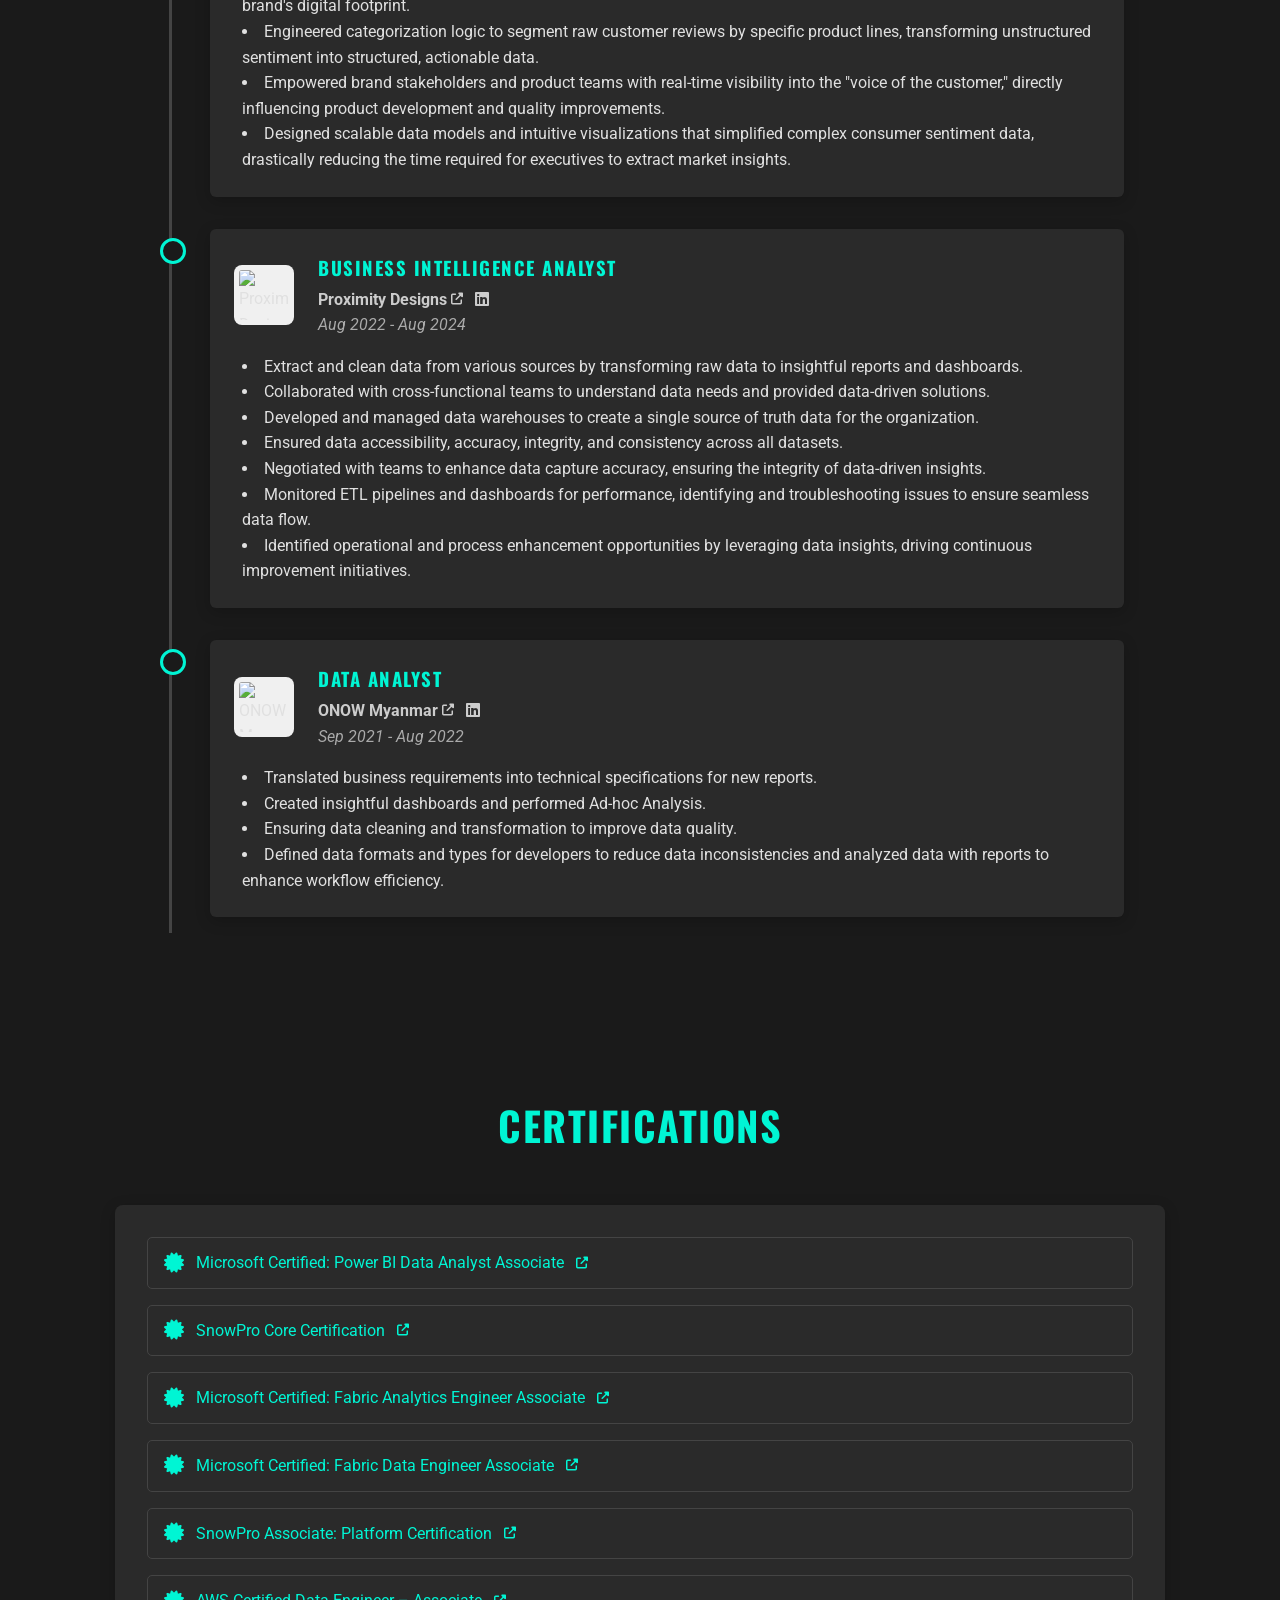
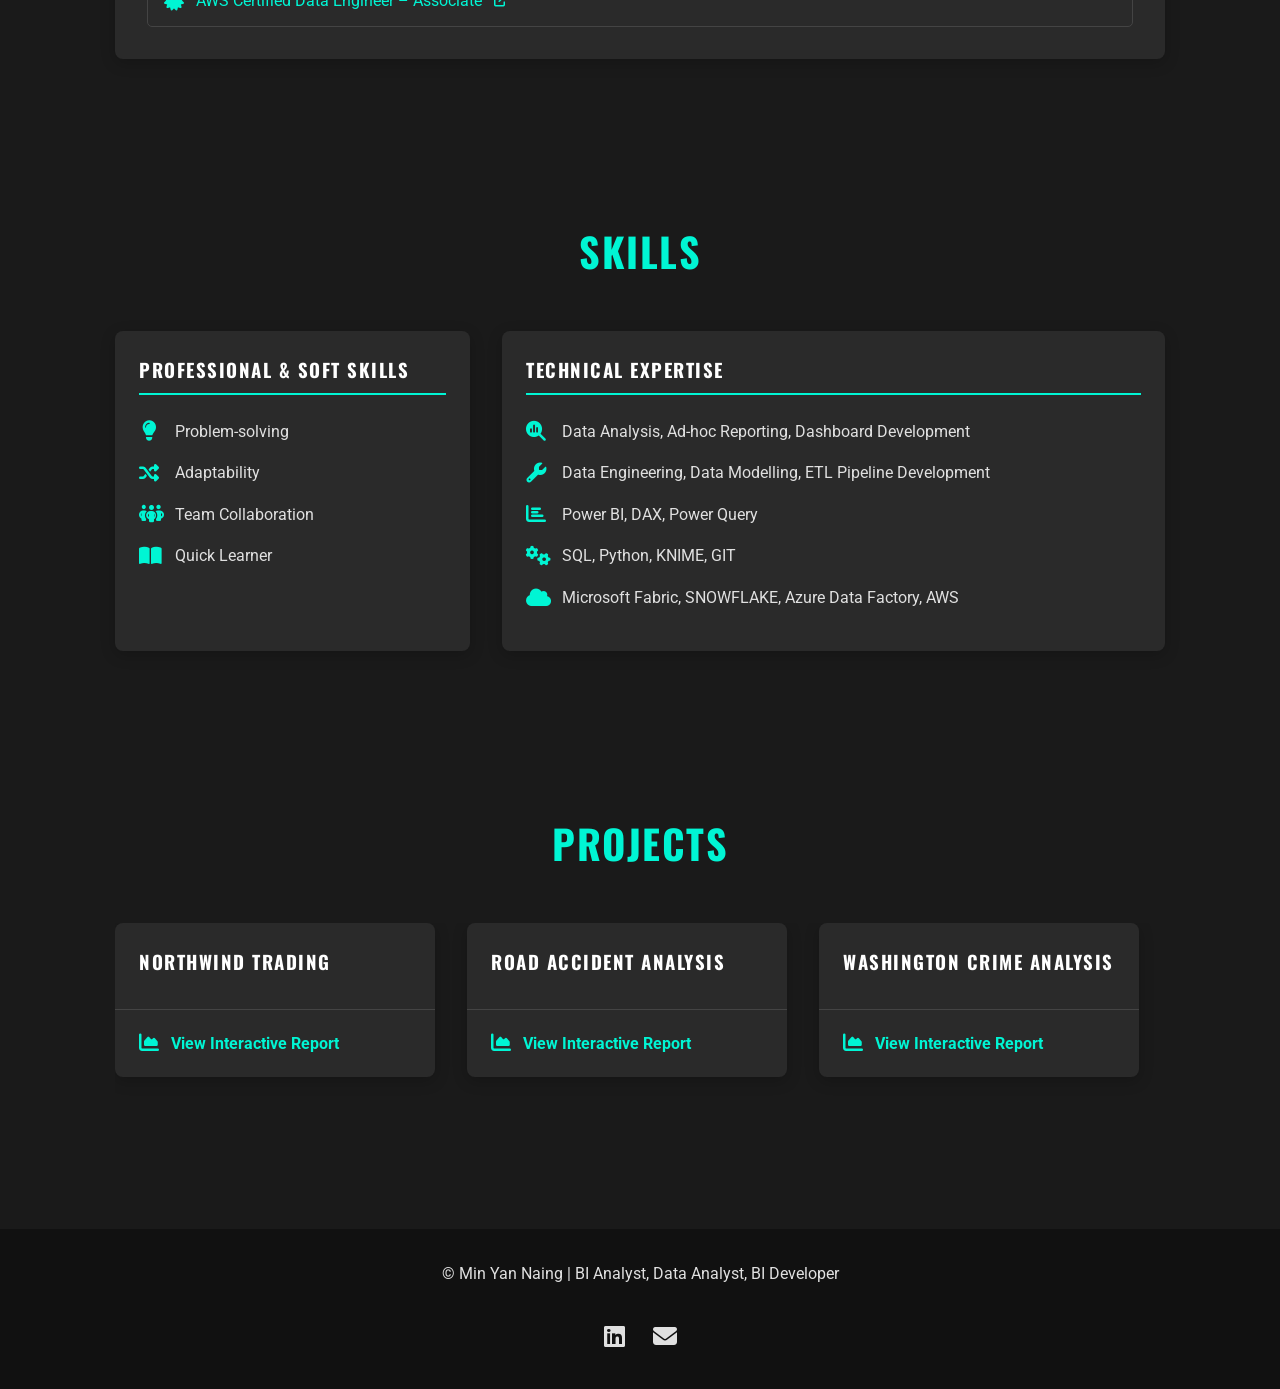
==== commit 49e13623: "Add experiences" ====
--- a/index.html
+++ b/index.html
@@ -43,9 +43,13 @@
                   alt="Profile Picture" class="profile-picture">
                 <div class="hero-text">
                     <h1>Min Yan Naing</h1>
-                    <p class="subtitle">Turning Data into Decisions</p>
+                    <!-- <p class="subtitle">Turning Data into Decisions</p> -->
+                    <p class="subtitle">Engineering the Pipelines. Uncovering the Insights.</p>
+                    <!-- <p class="summary">
+                        Data Professional with expertise across Snowflake, Microsoft Fabric and AWS. I bridge the gap between complex data engineering and strategic BI, using SQL and Power BI to uncover insights and build the robust infrastructures that power them.
+                    </p> -->
                     <p class="summary">
-                        Data Professional with expertise across Snowflake, Microsoft Fabric and AWS. I bridge the gap between complex data engineering and strategic BI, using SQL and Power BI to uncover insights and build the robust infrastructures that power them.
+                        I am a certified Data Professional specializing in building the robust infrastructures that power modern analytics. With an advanced technical toolkit spanning Snowflake, AWS, and Microsoft Fabric, I architect scalable cloud data pipelines using SQL, Python, Terraform, and Git, and transform that data into strategic Power BI dashboards. I bridge the gap between complex data warehousing and business decisions by delivering seamless, end-to-end data pipelines that uncover actionable insights and drive operational excellence.
                     </p>
                     <a href="#projects" class="cta-button"> <i class="fa-solid fa-chart-simple fa-bounce fa-lg"></i> &nbsp; View My Work </a>
                     <button id="whatsapp-btn" class="cta-button"> <i class="fa-brands fa-whatsapp fa-bounce fa-lg"></i> &nbsp; WhatsApp ID </button>
@@ -59,11 +63,47 @@
             <div class="container">
                 <h2>Work Experience & Background</h2>
                 <div class="timeline">
-                    <!--
                     <div class="timeline-item">
-
-                    </div>
-                    -->
+                        <div class="timeline-content">
+                            <div class="experience-header">
+                                <img src="https://media.licdn.com/dms/image/v2/D560BAQGCTfHTAQQmag/company-logo_200_200/B56Zzmy3LHKYAI-/0/1773398619648/messagespring_logo?e=2147483647&v=beta&t=f5yaSHN0osAhw1wfmb28RfvRsOUbXMO__OnHN62coXY" alt="MessageSpring. Logo" class="company-logo">
+                                <div class="experience-title-group">
+                                    <h3>Business Intelligence Developer</h3>
+                                    <p class="timeline-meta">
+                                        <a href="https://www.linkedin.com/company/messagespring/posts/" target="_blank" rel="noopener noreferrer"> MessageSpring &nbsp; <i class="fab fa-linkedin"></i></a> 
+                                        <br>Jul 2025 - Current
+                                    </p>
+                                </div>
+                            </div>
+                            <ul>
+                                <li>Engineered and optimized enterprise cloud data warehouses utilizing AWS Redshift and Snowflake to consolidate fragmented sales, ERP, and transactional data from disparate systems including legacy SAP, chatbots, and Google Sheets.</li>
+                                <li>Designed and executed end-to-end ELT/ETL data pipelines following the Medallion architecture (Staging/Bronze, Silver, Gold), transforming raw, multi-source data streams into structured, reporting-ready data assets.</li>
+                                <li>Collaborated with cross-functional teams to gather requirements and deliver tailored, centralized analytics solutions, enabling data-driven decision-making across the entire organization.</li>
+                            </ul>
+                        </div>
+                    </div>
+
+                    <div class="timeline-item">
+                        <div class="timeline-content">
+                            <div class="experience-header">
+                                <img src="https://www.consensys.world/images/m-consensys-logo-white.svg" alt="ConsensysAI. Logo" class="company-logo2">
+                                <div class="experience-title-group">
+                                    <h3>Power BI Developer</h3>
+                                    <p class="timeline-meta">
+                                        <a href="https://consensys.world/" target="_blank" rel="noopener noreferrer"> Consensys AI <i class="fas fa-external-link-alt fa-xs"></i></a>
+                                        <br>Jan 2025 - Jun 2025 (Remote)
+                                    </p>
+                                </div>
+                            </div>
+                            <ul>
+                                <li>Led the development of multi-channel e-commerce dashboards in Power BI, aggregating review data to centralize the brand's digital footprint.</li>
+                                <li>Engineered categorization logic to segment raw customer reviews by specific product lines, transforming unstructured sentiment into structured, actionable data.</li>
+                                <li>Empowered brand stakeholders and product teams with real-time visibility into the "voice of the customer," directly influencing product development and quality improvements.</li>
+                                <li>Designed scalable data models and intuitive visualizations that simplified complex consumer sentiment data, drastically reducing the time required for executives to extract market insights.</li>
+                            </ul>
+                        </div>
+                    </div>
+                    
                     <div class="timeline-item">
                         <div class="timeline-content">
                             <div class="experience-header">
@@ -88,6 +128,7 @@
                             </ul>
                         </div>
                     </div>
+                    
                     <div class="timeline-item">
                         <div class="timeline-content">
                             <div class="experience-header">
@@ -188,10 +229,10 @@
                             <h3> Technical Expertise </h3>
                             <ul>
                                 <li> <i class="fa-solid fa-magnifying-glass-chart fa-lg"></i> Data Analysis, Ad-hoc Reporting, Dashboard Development </li>
-                                <li> <i class="fa-solid fa-wrench fa-lg"></i> Data Engineering, Data Modelling, ETL Pipeline </li>
+                                <li> <i class="fa-solid fa-wrench fa-lg"></i> Data Engineering, Data Modelling, ETL Pipeline Development </li>
                                 <li> <i class="fas fa-chart-bar fa-lg"></i> Power BI, DAX, Power Query </li>
-                                <li> <i class="fas fa-cogs fa-lg"></i> SQL, PySpark, KNIME </li> 
-                                <li> <i class="fas fa-cloud fa-lg"></i> Microsoft Fabric, SNOWFLAKE, Azure Data Factory </li>
+                                <li> <i class="fas fa-cogs fa-lg"></i> SQL, Python, KNIME, GIT </li> 
+                                <li> <i class="fas fa-cloud fa-lg"></i> Microsoft Fabric, SNOWFLAKE, Azure Data Factory, AWS </li>
                             </ul>
                         </div>
                     </div>
@@ -267,7 +308,7 @@
 
     <footer class="main-footer">
         <div class="container">
-            <p>&copy; Min Yan Naing | Data Analyst, BI Analyst, BI Developer </p>
+            <p>&copy; Min Yan Naing | BI Analyst, Data Analyst, BI Developer </p>
             <div class="social-links">
                 <a href="#" aria-label="LinkedIn"><i class="fab fa-linkedin"></i></a>
                 <!-- <a href="#" aria-label="GitHub"><i class="fab fa-github"></i></a> -->
--- a/index.css
+++ b/index.css
@@ -239,14 +239,14 @@
     background-color: var(--border-color);
     top: 0;
     bottom: 0;
-    left: 50%;
+    left: 30px;
     margin-left: -1.5px;
 }
 
 .timeline-item {
-    padding: 1rem 3rem;
+    padding: 1rem 1rem 1rem 70px;
     position: relative;
-    width: 50%;
+    width: 100%;
 }
 
 .timeline-item:nth-child(odd) {
@@ -254,7 +254,7 @@
 }
 
 .timeline-item:nth-child(even) {
-    left: 50%;
+    left: 0;
 }
 
 .timeline-item::after {
@@ -266,14 +266,16 @@
     border: 3px solid var(--primary-accent);
     border-radius: 50%;
     top: 25px;
+    left: 20px;
     z-index: 1;
 }
 .timeline-item:nth-child(odd)::after {
-    right: -13.5px;
+    left: 20px;
+    right: auto;
 }
 
 .timeline-item:nth-child(even)::after {
-    left: -13.5px;
+    left: 20px;
 }
 
 .timeline-content {
@@ -692,10 +694,7 @@
         z-index: 1001; /* Ensure it's above the nav menu */
     }
 
-    .timeline::after { left: 30px; }
-    .timeline-item { width: 100%; padding-left: 60px; padding-right: 15px; }
-    .timeline-item:nth-child(even) { left: 0; }
-    .timeline-item::after { left: 20px; }
+    .timeline-item { padding-left: 60px; padding-right: 15px; }
 
     .project-card {
       flex: 0 0 280px; /* Slightly smaller cards on mobile */
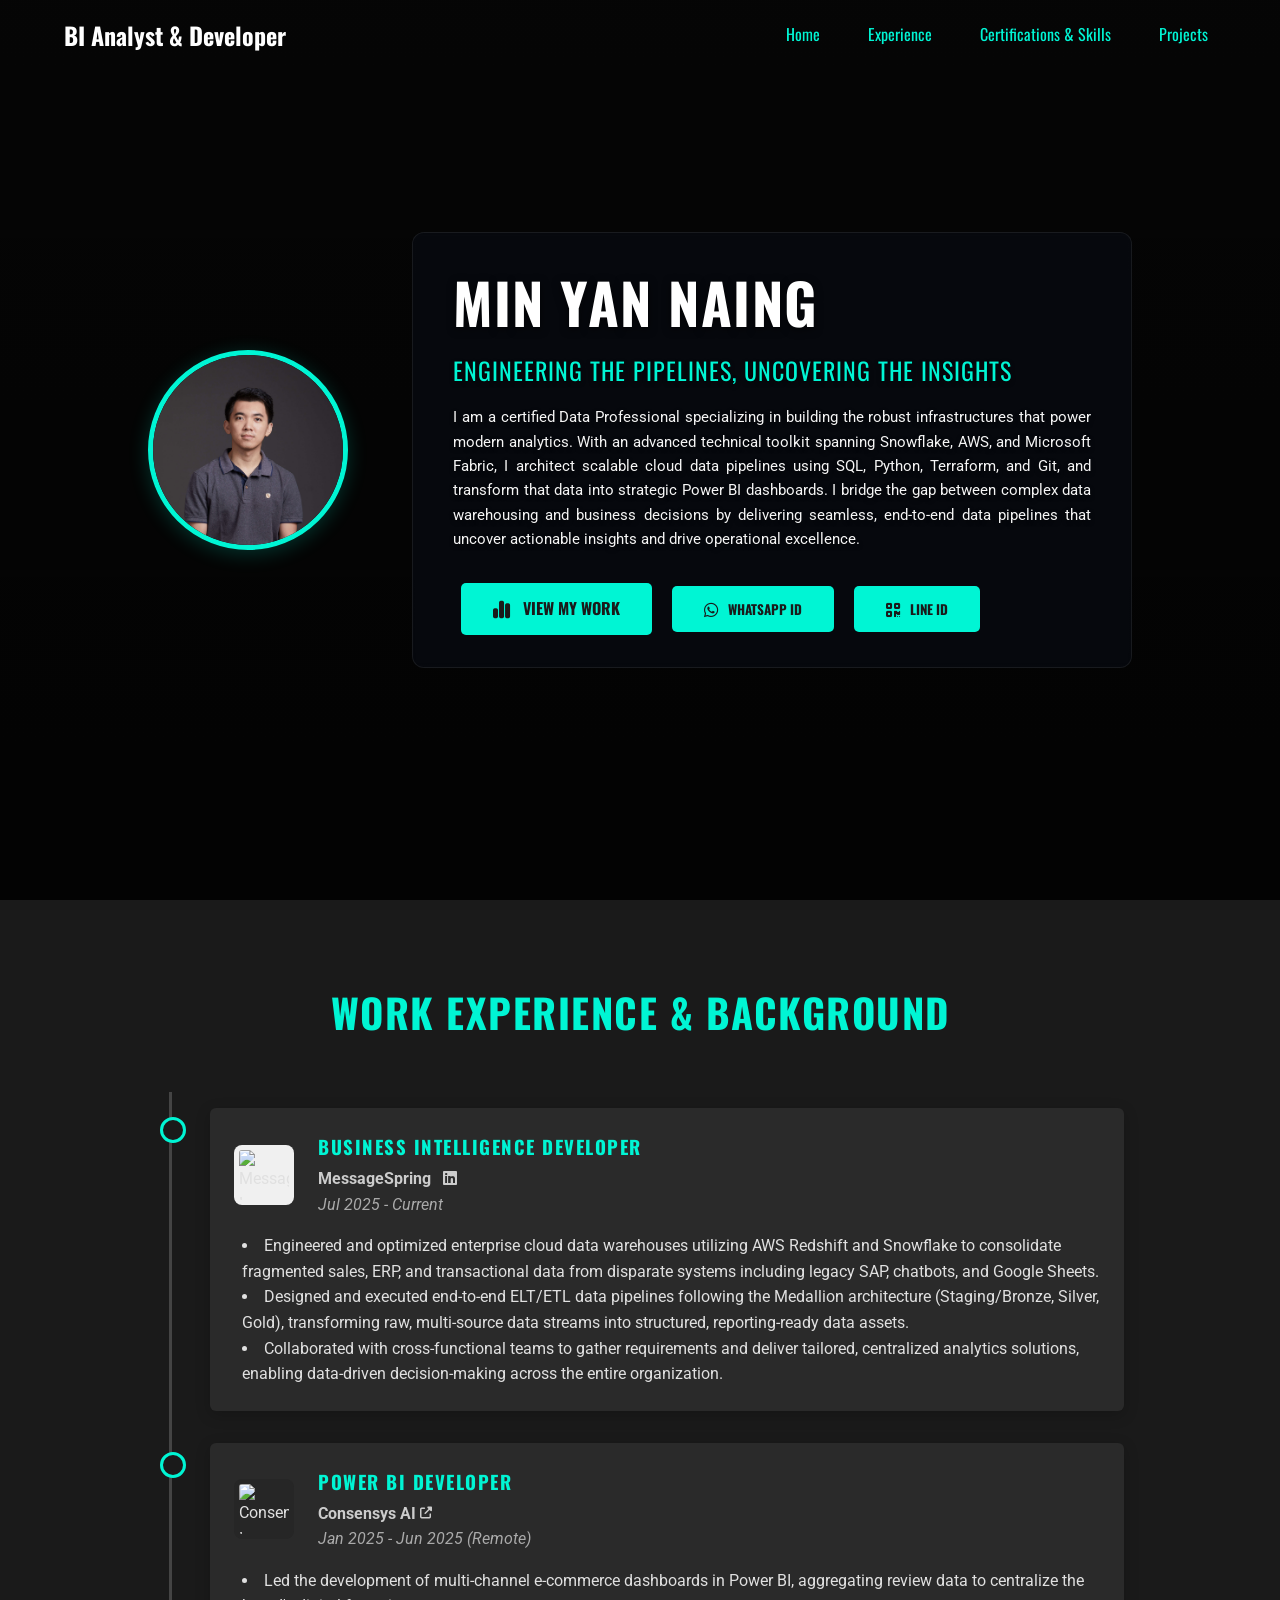
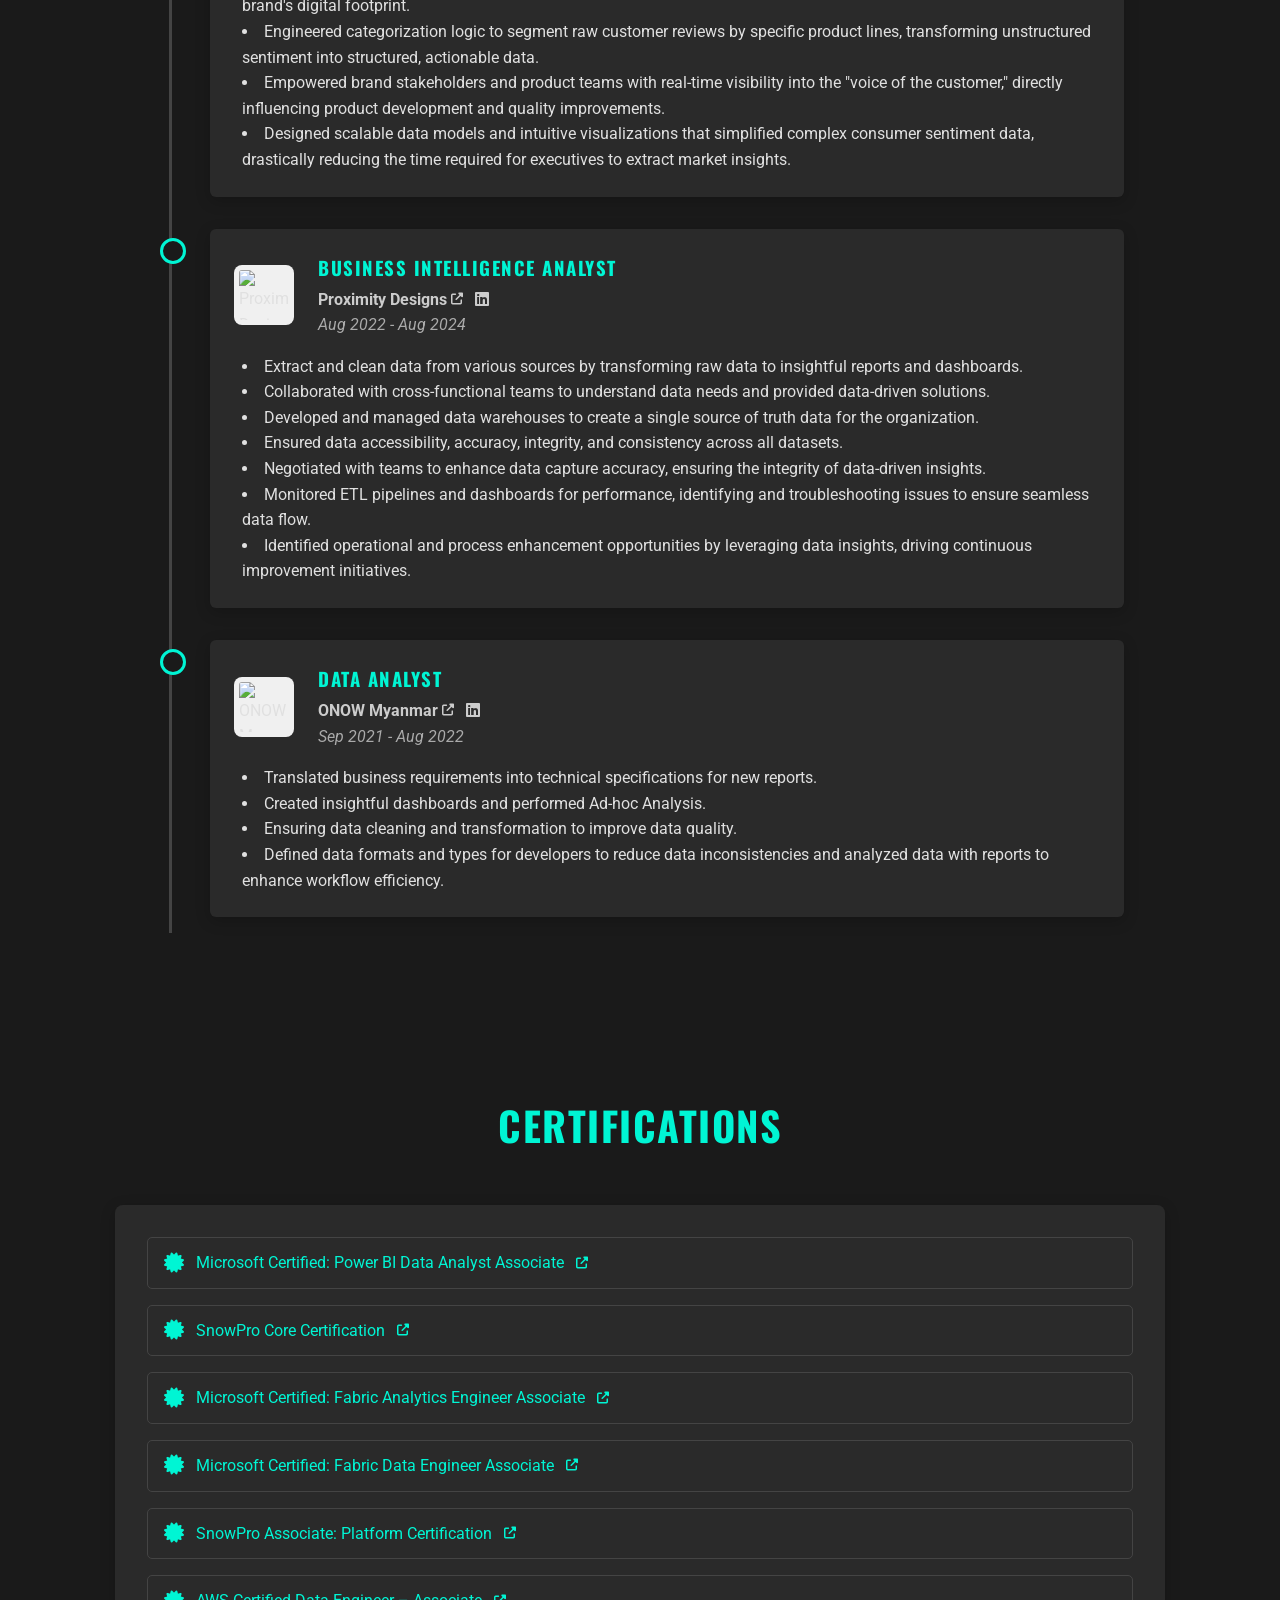
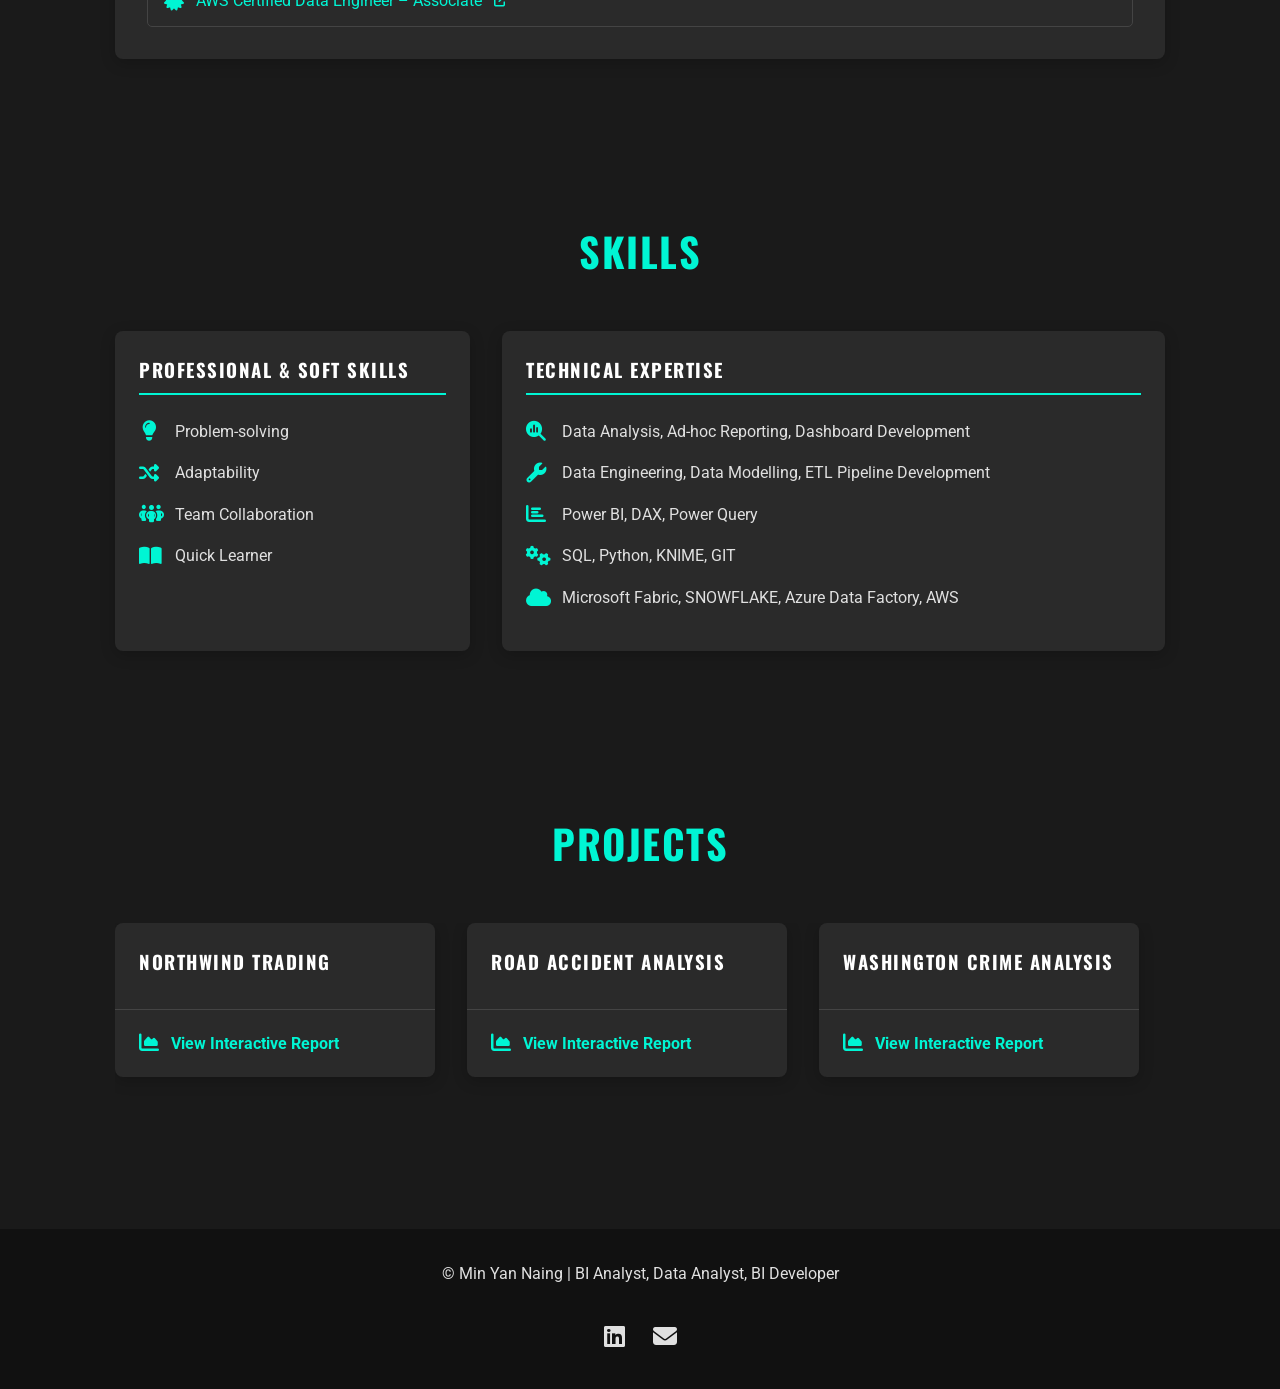
==== commit 007f0eec: "Add experiences" ====
--- a/index.html
+++ b/index.html
@@ -44,7 +44,7 @@
                 <div class="hero-text">
                     <h1>Min Yan Naing</h1>
                     <!-- <p class="subtitle">Turning Data into Decisions</p> -->
-                    <p class="subtitle">Engineering the Pipelines. Uncovering the Insights.</p>
+                    <p class="subtitle">Engineering the Pipelines, Uncovering the Insights</p>
                     <!-- <p class="summary">
                         Data Professional with expertise across Snowflake, Microsoft Fabric and AWS. I bridge the gap between complex data engineering and strategic BI, using SQL and Power BI to uncover insights and build the robust infrastructures that power them.
                     </p> -->
--- a/index.css
+++ b/index.css
@@ -177,12 +177,19 @@
 
 .hero-text {
     text-align: left;
-    max-width: 600px;
+    width: 720px;
+    max-width: 720px;
+    background: rgba(10, 14, 23, 0.55);
+    backdrop-filter: blur(4px);
+    -webkit-backdrop-filter: blur(4px);
+    border-radius: 12px;
+    padding: 1.5rem 2.5rem;
+    border: 1px solid rgba(255, 255, 255, 0.07);
 }
 
 .hero-text h1 {
-    font-size: 4rem;
-    margin-bottom: 0.5rem;
+    font-size: 3.5rem;
+    margin-bottom: 0.25rem;
     text-shadow: 0 2px 8px rgba(0, 0, 0, 0.7);
 }
 
@@ -197,9 +204,10 @@
 }
 
 .hero-text .summary {
-    font-size: 1.1rem;
-    margin-bottom: 2rem;
+    font-size: 0.95rem;
+    margin-bottom: 1.5rem;
     color: #f5f5f5;
+    text-align: justify;
     text-shadow: 0 2px 4px rgba(0, 0, 0, 0.5);
 }
 
